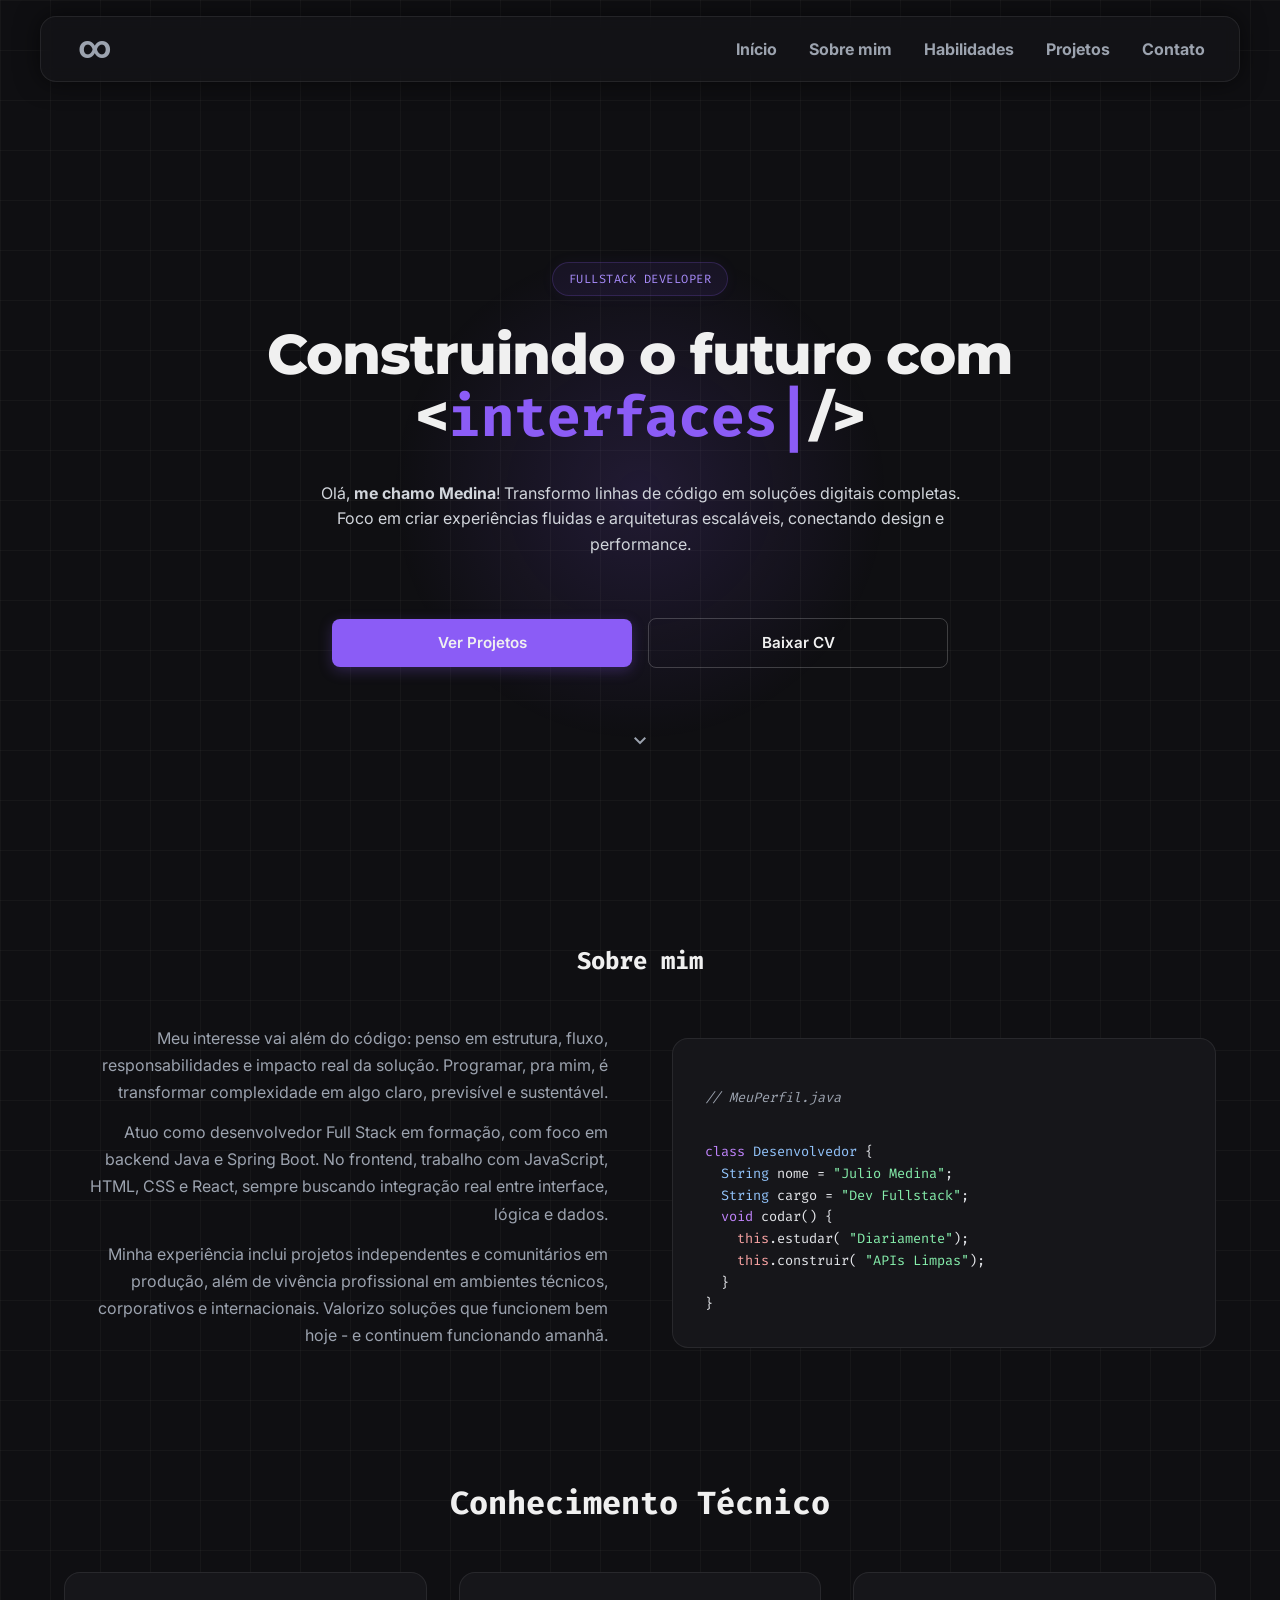
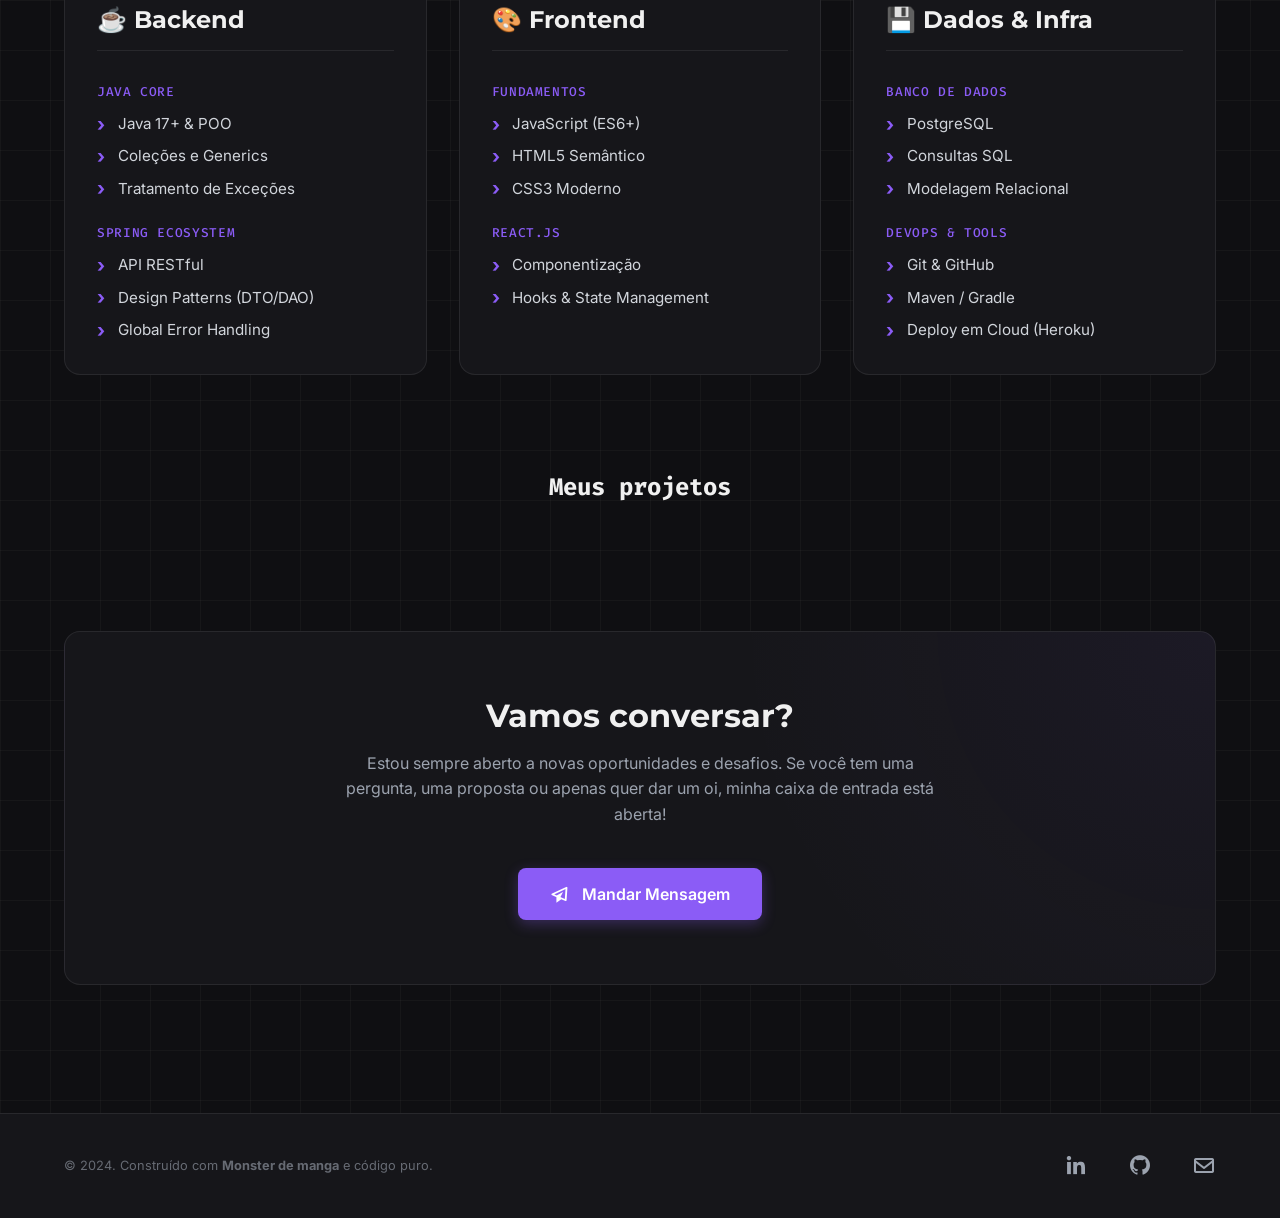
==== index.html @ 0345c4e8 "Final" ====
<!DOCTYPE html>
<html lang="pt-br">
<head>
    <meta charset="UTF-8">
    <meta name="viewport" content="width=device-width, initial-scale=1.0">
    <link rel="stylesheet" href="style.css">
    <link rel="stylesheet" href="https://fonts.googleapis.com/css2?family=Material+Symbols+Outlined:opsz,wght,FILL,GRAD@20..48,100..700,0..1,-50..200" />
    <link href='https://unpkg.com/boxicons@2.1.4/css/boxicons.min.css' rel='stylesheet'>
    <title>Medina - Portfolio</title>

    <!-- Favicons -->
    <link rel="apple-touch-icon" sizes="57x57" href="/apple-icon-57x57.png">
    <link rel="apple-touch-icon" sizes="60x60" href="/apple-icon-60x60.png">
    <link rel="apple-touch-icon" sizes="72x72" href="/apple-icon-72x72.png">
    <link rel="apple-touch-icon" sizes="76x76" href="/apple-icon-76x76.png">
    <link rel="apple-touch-icon" sizes="114x114" href="/apple-icon-114x114.png">
    <link rel="apple-touch-icon" sizes="120x120" href="/apple-icon-120x120.png">
    <link rel="apple-touch-icon" sizes="144x144" href="/apple-icon-144x144.png">
    <link rel="apple-touch-icon" sizes="152x152" href="/apple-icon-152x152.png">
    <link rel="apple-touch-icon" sizes="180x180" href="/apple-icon-180x180.png">
    <link rel="icon" type="image/png" sizes="192x192"  href="/android-icon-192x192.png">
    <link rel="icon" type="image/png" sizes="32x32" href="/favicon-32x32.png">
    <link rel="icon" type="image/png" sizes="96x96" href="/favicon-96x96.png">
    <link rel="icon" type="image/png" sizes="16x16" href="/favicon-16x16.png">
    <link rel="manifest" href="/manifest.json">
    <meta name="msapplication-TileColor" content="#ffffff">
    <meta name="msapplication-TileImage" content="/ms-icon-144x144.png">
    <meta name="theme-color" content="#ffffff">
</head>
<body>
    <!-- Header + menu -->

    <header class="header">
        <nav class="nav-menu">
            <div class="nav-bar">
                <!-- a barra do menu-->

                <a href="https://github.com/Developer-Medina" target="_/blank" class="nav-logo">&infin;</a>

                <button class="menu-button" onclick="openMenu()">
                    <span class="line line-top"></span>
                    <span class="line line-mid"></span>
                    <span class="line line-bot"></span>
                </button>

            </div>

            <div class="nav-panel">
                <!-- criando uma classe para o pading já existir, mas nao precisarmos animar ele pra lascar com o alinhamento-->
                <div class="nav-content-padding">
                    <!-- o menu suspenso em si -->
                    <ul class="nav-list">
                        <li class="menu-item"><a href="#hero-section">Início</a></li>
                        <li class="menu-item"><a href="#boutme">Sobre mim</a></li>
                        <li class="menu-item"><a href="#skill-section">Habilidades</a></li>
                        <li class="menu-item"><a href="#projects">Projetos</a></li>
                        <li class="menu-item"><a href="#contact">Contato</a></li>
                    </ul>
                </div>
            </div>

        </nav>
    </header>

    <!-- Hero section -->
    <!-- wrapper == container maior -- max-wdith de 1200px -->
     <section class="hero-wrapper" id="hero-section">
        <div class="glow-blob"></div>
            <div class="hero-container">
                
                <!-- mudei o texto da tag para UpperCase via CSS para dar mais peso -->
                <span class="main-tag">Fullstack Developer</span>
                
                <h1 class="hero-title">
                    <!-- quebrei o texto de forma mais semântica para mobile -->
                    Construindo o futuro com <br>
                    <span class="typing-wrapper">
                        &lt;<span id="auto-type"></span>/&gt;
                    </span>
                </h1>

                <!-- melhorei o copy para dar mais autoridade e volume visual na hero -->
                <p class="hero-description">
                    Olá, <strong>me chamo Medina</strong>! Transformo linhas de código em soluções digitais completas. Foco em criar experiências fluidas e arquiteturas escaláveis, conectando design e performance.
                </p>

                <div class="hero-btns">
                    <a href="#projects" class="btn btn-primary">Ver Projetos</a>
                    <a href="./Julio_Medina_CV.pdf" download="CV_Julio_Medina_Fullstack_dev.pdf" class="btn btn-outline">Baixar CV</a>
                </div>
                <!-- adicionei um container para a seta para controlar melhor o espaçamento em telas minusculas -->
                <div class="scroll-arrow-container">
                    <span class="scroll-arrow material-symbols-outlined">keyboard_arrow_down</span>
                </div>
            </div>
        </div>
     </section>

     <section class="about-me-wrapper" id="boutme">
        <div class="about-me-container">
            <h3 class="about-me-title">Sobre mim</h3>
            <div class="info-container">
                <div class="about-me-text-card">
                    <p class="my-info-text">
                    Meu interesse vai além do código: penso em estrutura, fluxo, responsabilidades e impacto real da solução. Programar, pra mim, é transformar complexidade em algo claro, previsível e sustentável.
                    </p>

                    <p class="my-info-text">
                    Atuo como desenvolvedor Full Stack em formação, com foco em backend Java e Spring Boot. No frontend, trabalho com JavaScript, HTML, CSS e React, sempre buscando integração real entre interface, lógica e dados.
                    </p>

                    <p class="my-info-text">
                    Minha experiência inclui projetos independentes e comunitários em produção, além de vivência profissional em ambientes técnicos, corporativos e internacionais. Valorizo soluções que funcionem bem hoje - e continuem funcionando amanhã.
                    </p>

                </div>
                <div class="code-profile-card">
                    <div class="code-line comment">// MeuPerfil.java</div>
                    <div class="code-line">
                        <span class="keyword">class</span>
                        <span class="type">Desenvolvedor</span>
                        <span>{</span>
                    </div>
                    <div class="code-line indent-1">
                        <span class="type">String</span> nome =
                        <span class="string">"Julio Medina"</span>;
                    </div>
                    <div class="code-line indent-1">
                        <span class="type">String</span> cargo =
                        <span class="string">"Dev Fullstack"</span>;
                    </div>
                    <div class="code-line indent-1">
                        <span class="keyword">void</span> codar()
                        <span>{</span>
                    </div>
                    <div class="code-line indent-2">
                        <span class="this">this</span>.estudar(
                        <span class="string">"Diariamente"</span>);
                    </div>
                    <div class="code-line indent-2">
                        <span class="this">this</span>.construir(
                        <span class="string">"APIs Limpas"</span>);
                    </div>
                    <div class="code-line indent-1">}</div>
                    <div class="code-line">}</div>
                </div>
            </div>
        </div>
     </section>

     <section class="skills-wrapper" id="skill-section">        
        <h2 class="skills-title">Conhecimento Técnico</h2>
        <div class="skills-grid">

            <!-- BACKEND -->
            <div class="tech-card">
                <div class="tech-header">
                    <span class="tech-title">☕ Backend</span>
                </div>
                
                <div class="tech-body">
                    <div>
                        <h4 class="tech-subtitle">Java Core</h4>
                        <ul class="tech-list">
                            <li class="tech-item">Java 17+ & POO</li>
                            <li class="tech-item">Coleções e Generics</li>
                            <li class="tech-item">Tratamento de Exceções</li>
                        </ul>
                    </div>

                    <div>
                        <h4 class="tech-subtitle">Spring Ecosystem</h4>
                        <ul class="tech-list">
                            <li class="tech-item">API RESTful</li>
                            <li class="tech-item">Design Patterns (DTO/DAO)</li>
                            <li class="tech-item">Global Error Handling</li>
                        </ul>
                    </div>
                </div>
            </div>

            <!-- FRONTEND -->
            <div class="tech-card">
                <div class="tech-header">
                    <span class="tech-title">🎨 Frontend</span>
                </div>
                
                <div class="tech-body">
                    <div>
                        <h4 class="tech-subtitle">Fundamentos</h4>
                        <ul class="tech-list">
                            <li class="tech-item">JavaScript (ES6+)</li>
                            <li class="tech-item">HTML5 Semântico</li>
                            <li class="tech-item">CSS3 Moderno</li>
                        </ul>
                    </div>

                    <div>
                        <h4 class="tech-subtitle">React.js</h4>
                        <ul class="tech-list">
                            <li class="tech-item">Componentização</li>
                            <li class="tech-item">Hooks & State Management</li>
                        </ul>
                    </div>
                </div>
            </div>

            <!-- DADOS & INFRA -->
            <div class="tech-card">
                <div class="tech-header">
                    <span class="tech-title">💾 Dados & Infra</span>
                </div>
                
                <div class="tech-body">
                    <div>
                        <h4 class="tech-subtitle">Banco de Dados</h4>
                        <ul class="tech-list">
                            <li class="tech-item">PostgreSQL</li>
                            <li class="tech-item">Consultas SQL</li>
                            <li class="tech-item">Modelagem Relacional</li>
                        </ul>
                    </div>

                    <div>
                        <h4 class="tech-subtitle">DevOps & Tools</h4>
                        <ul class="tech-list">
                            <li class="tech-item">Git & GitHub</li>
                            <li class="tech-item">Maven / Gradle</li>
                            <li class="tech-item">Deploy em Cloud (Heroku)</li>
                        </ul>
                    </div>
                </div>
            </div>

        </div>
    </section>


    <section>
        <h3 class="project-section-title">Meus projetos</h3>
        <!-- cards de Projetos -->
        <!-- wrapper com skeletons -->
        <div class="skeleton-card-wrapper dom-visible">
            <div class="skeleton-card-container">
            </div>
        </div>
        <!-- wrapper principal -->
        <div class="project-card-wrapper dom-no-visible" id="projects">
            <div class="project-card-container">
                <!-- os cards serao injetados aqui pelo js -->
            </div>
        </div>
    </section>

    <section class="contact-wrapper" id="contact">
        <div class="contact-container">
            <h2 class="contact-title">Vamos conversar?</h2>
            <p class="contact-text">
                Estou sempre aberto a novas oportunidades e desafios. Se você tem uma pergunta, uma proposta ou apenas quer dar um oi, minha caixa de entrada está aberta!
            </p>
            <a href="mailto:email@exemplo.com" class="contact-btn">
                <i class='bx bx-paper-plane'></i>
                Mandar Mensagem
            </a>
        </div>
    </section>


    <footer class="footer-wrapper">
        <div class="footer-container">
            
            <div class="footer-social-links">
                <!-- linkedIn -->
                <a href="https://linkedin.com" target="_blank" class="footer-icon-link" aria-label="LinkedIn">
                    <i class='bx bxl-linkedin'></i>
                </a>
                
                <!-- GitHub -->
                <a href="https://github.com/Developer-Medina" target="_blank" class="footer-icon-link" aria-label="GitHub">
                    <i class='bx bxl-github'></i>
                </a>
                
                <!-- email -->
                <a href="mailto:developer.medina@outlook.com" class="footer-icon-link" aria-label="Email">
                    <i class='bx bx-envelope'></i>
                </a>
            </div>

            <!-- copyright-->
            <div class="footer-copy">
                <p>&copy; 2024. Construído com <strong>Monster de manga</strong> e código puro.</p>
            </div>
        </div>
    </footer>


    <script src="script.js"></script>
</body>
</html>
---- style.css ----
@import url('https://fonts.googleapis.com/css2?family=Fira+Code:wght@400;500&family=Inter:wght@300;400;500;600;700&family=Montserrat:wght@400;600;700;800&family=Roboto:ital,wght@0,100..900;1,100..900&display=swap');

/* Reset */
* {
    margin: 0;
    padding: 0;
    box-sizing: border-box;
}

/* ROOT */
:root {
    --bg-glass1: rgba(22, 22, 26, 0.5);
    --border-glass: rgba(255, 255, 255, 0.05);
    --bg-dark: #0f0f12;
    --bg-card: #16161a;
    --text-main: #f0f0f0;
    --text-fade: #9ca3af;
    --accent-glow: rgba(139, 92, 246, 0.15);
    --accent-solid: rgba(139, 92, 246, 1);
    --border-glass: rgba(255, 255, 255, 0.08);
    --gap-default: 1.5rem;
}

/* BODY */
body {
    background-color: var(--bg-dark);

    /* padrao de grid sutil no fundo */
    background-image: 
        linear-gradient(rgba(255, 255, 255, 0.03) 1px, transparent 1px),
        linear-gradient(90deg, rgba(255, 255, 255, 0.03) 1px, transparent 1px);
    background-size: 50px 50px;
    
    font-family: "Inter", sans-serif;
    color: var(--text-fade);
    min-height: 100vh;
    
    /* previne rolagem horizontal em celular */
    overflow-x: hidden;
    position: relative;
    scroll-behavior: smooth;
}

/* --- HEADER E NAV --- */ 

.header {
    width: calc(100% - 0.5rem * 2); /* poderia ser 1rem sem 0.5rem * 2, é a mesma coisa!*/
    max-width: 1200px;
    margin: 0 auto;

    background-color: var(--bg-glass1);
    border: 1px solid var(--border-glass);
    backdrop-filter: blur(8px);
    -webkit-backdrop-filter: blur(12px);
    box-shadow: 0px 0px 24px rgba(0, 0, 0, 0.562);

    border-radius: 1rem;
    position: sticky;
    top: 1rem; /* precisa ter pro sticky funcionar, tal qual precisa ser o elemento do topo, o container, o pai*/
    z-index: 1000;
}

header a {
    text-decoration: none;
}

.nav-menu {
    display: flex;
    flex-flow: column nowrap;
}

.nav-bar {
    padding: 0.8rem;
    width: calc(100% - 2vw); /*tá show assim!!!!!*/
    margin: auto;
    display: flex;
    justify-content: space-between;
    align-items: center;
    vertical-align: center;

}

.nav-panel { /* ele existe!!! mas não faz nada porque configuramos assim...*/
    background-color: rgba(0, 0, 0, 0.35);
    backdrop-filter: blur(8px);
    -webkit-backdrop-filter: blur(12px);
    border-radius: 0rem 0rem 1rem 1rem;
    display: flex;
    flex-flow: row nowrap;

    /* aqui sim nos dizemos: ele existe mas... nao mostra nada*/
    max-height: 0px;
    padding: 0rem;
    overflow: hidden;
    opacity: 0;
    pointer-events: none;
    transform-origin: top center;


    /*animando para quando aparecer*/
    transition:
        max-height 0.35s cubic-bezier(0.4, 0, 0.2, 1),
        opacity 0.2s cubic-bezier(0.4, 0, 0.2, 1) 0.1s; 
        /*height é meio bugado pra animar, então vamos usar um transform so pra deixar melhor*/
        /*removi o height ;p*/

}

.nav-content-padding { /*estamos dando o padding num wrapper, ao inves do elemento, pra não deixar a animacao ruim*/
    padding: 0.8rem;
    width: calc(100% - 2vw);
    margin: auto;
}

.nav-list {
    display: flex;
    flex-flow: column nowrap;
    gap: 1rem;
}

.nav-list > li a {
    color: var(--text-fade);
}

/*se header tiver a classe menu-open, então .nav-panel vai assumir essas propriedades...*/
.header.menu-open .nav-panel { /*Agora sim mudamos as propriedades pra ele existir!*/
    /* bordinha pequena e fofa*/
    border-top: 1px solid var(--border-glass);
    max-height: 250px;

    opacity: 1;
    pointer-events: auto; /*o mouse funciona normal também, incluindo links*/
}

/* botaozinho com meu nome e leva ao meu github*/
.nav-logo {
    /* roboto aqui pois é mandatório pro simbolo de infinito ser bonitinho */
    font-family: "Roboto", sans-serif;
    font-weight: 700;
    font-size: 2rem;
    color: var(--text-fade);
    cursor: pointer;
    transform: translateY(-2.5px);

    transition:
        color 0.25s ease,
        text-shadow 0.25s ease,
        filter 0.25s ease;
}

/* novo glow */
.nav-logo:hover {
    color: #ffffff;

    text-shadow:
        0 0 8px rgba(139, 92, 246, 0.35),
        0 0 16px rgba(139, 92, 246, 0.15);

    filter: drop-shadow(0 0 6px rgba(139, 92, 246, 0.4));
}

.menu-item {
    list-style-type: none;
}

.menu-item::before {
    content: '🔗 ';
}

.menu-button {
    display: flex;
    flex-direction: column;
    justify-content: space-between;

    /*tamanho e altura do container*/
    height: 1.3rem;
    width: 1.6rem;

    cursor: pointer;
    background-color: transparent;
    border: none;
}

.menu-button .line {
    display: block;
    width: 100%;
    height: 3px;
    background-color: var(--text-main);
    border-radius: 1rem;
    transform-origin: center center; /* essa é a âncora da transofmracao*/

        transition: 
        transform 0.3s ease,
        opacity 0.3s ease;
}

.header.menu-open .line-top {
    transform: translateY(8.9px) rotate(45deg) ; /*translate é altura do botão - altura da linha / 2, logo, 20,8 - 3 / 2 = 8,9 */
}

.header.menu-open .line-mid {
    opacity: 0;
}

.header.menu-open .line-bot {
    transform: translateY(-8.9px) rotate(-45deg);  /*ah, tem que ser nessa ordem também!!!!*/
}

/* --- icones do google font --- */

.material-symbols-outlined {
    font-family: 'Material Symbols Outlined';
    font-weight: normal;
    font-style: normal;
    font-size: 24px; /* Tamanho padrão */
    display: inline-block;
    line-height: 1;
    text-transform: none;
    letter-spacing: normal;
    word-wrap: normal;
    white-space: nowrap;
    direction: ltr;

    /* variações que escolhi - filled */
    font-variation-settings:
    'FILL' 1,
    'wght' 400,
    'GRAD' 0,
    'opsz' 24;
}

/* blob roxo de fundo */
.glow-blob {
    position: absolute;
    width: 60vw;
    height: 60vw;
    max-width: 500px;
    max-height: 500px;
    background: radial-gradient(circle, var(--accent-glow) 0%, transparent 70%);
    top: 50%;
    left: 50%;
    transform: translate(-50%, -50%);
    z-index: 0;
    pointer-events: none;
}

/* --- HERO SECTION --- */

.header,
.hero-wrapper {
    position: relative;
    z-index: 1;
}

.hero-wrapper {
    /* usar dvh ajuda no mobile com barras de navegador */
    min-height: 95dvh; 
    width: 100%; /* previnindo scroll lateral */
    position: relative;
    display: flex;
    align-items: center;
    justify-content: center;
    padding: 1.5rem;
    overflow: hidden;
    
    /* mais espaço embaixo para os botões não colarem */
    padding-top: 60px; 
    padding-bottom: 2rem;
}

.hero-container {
    display: flex;
    flex-flow: column nowrap;
    align-items: center;
    width: 100%;
    max-width: 900px;
    margin: 0 auto;
    gap: 1.8rem; 
    z-index: 2;
}

.main-tag {
    /* alinhar essa tag ao inicio do container*/
    
    font-family: 'Fira Code', monospace; 
    background-color: rgba(139, 92, 246, 0.08); 
    padding: 0.5rem 1rem; 
    border-radius: 99px; 
    width: auto; 

    text-align: center;
    border: 1px solid rgba(139, 92, 246, 0.2);
    color: #a78bfa; 
    letter-spacing: 0.5px;
    
    /* tamanho de fonte responsivo */
    font-size: 0.75rem; 
    margin-top: 0;     
    text-transform: uppercase; /* estilo de badge */
    box-shadow: 0 0 15px rgba(139, 92, 246, 0.05); /* glow sutil */
}

.hero-title {
    color: var(--text-main);    
    font-family: 'Montserrat', sans-serif;    
    font-size: clamp(1.8rem, 5vw, 3.5rem); /*propriedade: clamp(minimo, ideal, max), o navegador adapta. Melhor que calc()*/
    margin-bottom: 0.2rem;
    font-weight: 800; 
    line-height: 1.1;
    text-align: center;
    word-wrap: break-word; /* vi no stack overflow, garante que não quebre o layout (preciso entender melhor) */
    letter-spacing: -0.02em; /* parece ser mais moderno... */
}

.typing-wrapper {
    display: inline-block; /* melhor com quebra de linha (se nao vai quebrar e fica feio) */
    color: var(--text-main);
    max-width: 100%;
}

.hero-description {
    /* aumentei levemente a largura maxima para o texto fluir melhor em tablets */
    max-width: 650px;
    margin: 0 auto;
    
    font-family: 'Inter', sans-serif;
    font-size: 1rem; 
    
    /* cor um pouco mais clara pra leitura// acessibilidade */
    color: #d1d5db;
    opacity: 1; /* removi opacidade para melhorar legibilidade em telas com brilho baixo */
    
    line-height: 1.6; /* entrelinha maior para ELEGÂNCIA!!! */
    text-align: center;
    display: block;
}

#auto-type {
    color: var(--accent-solid);
    font-weight: 700;
    font-family: 'Fira Code', monospace; 
}

#auto-type::after {
    content: '|';
    animation: blink 1s infinite;
}

@keyframes blink {
    0%, 50%, 100% { opacity: 1; }
    25%, 75% { opacity: 0; }
}

.hero-btns {
    margin-top: 0.5rem; 
    
    /* remove a margem fixa gigante de baixo */
    margin-bottom: 0; 
    display: flex;
    flex-flow: column wrap; /* no celular, um em cima do outro é mais seguro */
    justify-content: center;
    align-items: center;
    gap: 1rem; 
    width: 100%; /* centralizando tudo */
}

.btn {
    font-family: 'Inter', sans-serif;
    font-size: 0.95rem; /* ajuste fino, só pra ter certeza */
    font-weight: 600; 
    background-color: transparent;
    box-shadow: none;
    border: none;
    border-radius: 0.5rem;
    text-decoration: none; 
    
    width: 100%; 
    max-width: 300px;
    height: auto;
    padding: 0.9rem 0; /* mais fácil de clicar no touch */
    cursor: pointer;
    display: inline-flex;
    align-items: center;
    justify-content: center;
}

.btn-primary {
    background-color: #8b5cf6;
    color: var(--text-main);
    box-shadow: 0 4px 14px rgba(139, 92, 246, 0.25);
    transition: transform 0.2s ease, box-shadow 0.2s ease;
}

.btn-primary:hover {
    transform: translateY(-2px);
    box-shadow: 0 6px 20px rgba(139, 92, 246, 0.45);
}

.btn-outline {
    margin-top: 0; 
    border: 1px solid rgba(255, 255, 255, 0.2); 
    color: var(--text-main);
    transition: all 0.2s ease;
}

.btn-outline:hover {
    background-color: rgba(139, 92, 246, 0.1);
    border-color: #8b5cf6;
    color: #8b5cf6;
}

/* container novo para a seta */
.scroll-arrow-container {
    margin-top: 2rem;
    display: flex;
    justify-content: center;
}

.scroll-arrow {
    /* removi margem fixa para usar a do container */
    margin-top: 0;
    color: var(--text-fade); /* começa sutil */
    font-size: 2rem;

    /* magica da animação !!!! */
    animation: float-arrow 2s infinite ease-in-out;

    /* garantindo que ela nao seja selecionavel */
    user-select: none;
    cursor: default;
}

/* animação da setinha -> cima, baixo, etc */
@keyframes float-arrow {
    0% {
        transform: translateY(0);
        opacity: 0.5;
    }
    50% {
        transform: translateY(10px); /* move 10px para baixo */
        opacity: 1; /* fica totalmente visível */
        color: var(--accent-solid); /* nrilha roxo no pico */
    }
    100% {
        transform: translateY(0);
        opacity: 0.5;
    }
}

/* --- SECTION - SOBRE MIM --- */

.about-me-wrapper {
    width: 100%;
    max-width: 1200px;
    margin: 0 auto;
    padding: 1.5rem;
    margin-bottom: 2rem;
}

.about-me-container {
    display: flex;
    gap: 2rem;
    flex-direction: column;
    flex-wrap: nowrap;
    align-items: center;
}

.about-me-title {
    font-family: 'Fira Code', monospace;
    font-size: 1.5rem;
    color: var(--text-main);
    margin-bottom: 1rem;
}

.info-container {
    width: 100%;
    max-width: 100%;
    overflow: hidden; 
    display: flex;
    flex-direction: column;
    align-items: center;
    gap: 2rem; 
}

/* garantindo que os filhos tambem respeitem a width do container*/
.about-me-text-card,
.code-profile-card {
    width: 100%;
    max-width: 100%;
}

.about-me-text-card {
    width: 90%;
}

.my-info-text {
    /* justificado as vezes cria buracos em mobile enqnt left é mais seguro pra leitura  */
    text-align: left; 
    margin-bottom: 0.8rem;
    line-height: 1.7; /* leitura melhor, preciso aderir mais */
}

.highlight {
    color: var(--text-main);
    font-weight: 600;
}

/* esse é o card de código da secao sobre mim */
.code-profile-card {
    background-color: var(--bg-card);
    border: 1px solid var(--border-glass);
    border-radius: 1rem;
    padding: 1.5rem;
    transition: transform 0.2s ease, box-shadow 0.2s ease;

    font-family: 'Fira Code', monospace;
    font-size: 0.85rem; /* m pouco menor para caber melhor no mobile */
    line-height: 1.6;

    max-width: 520px; /* limite máximo visual */
    width: 100%;
    
    overflow-x: auto; 
}

.code-profile-card::-webkit-scrollbar {
    height: 4px;
}
.code-profile-card::-webkit-scrollbar-thumb {
    background-color: var(--border-glass);
    border-radius: 4px;
}

.code-profile-card:hover {
    transform: translateY(-5px);
    box-shadow: 0 10px 20px rgba(0, 0, 0, 0.4);
    border-color: rgba(139, 92, 246, 0.3);
}

.code-line {
    display: block;
    white-space: nowrap; 
    color: #e5e7eb;
    min-height: 1.4em; /* mantem altura mesmo se linha vazia */
}

/* classes auxiliares pra ajudar a "identar" o cod do card */
.indent-1 { 
    padding-left: 1rem; 
}
.indent-2 { 
    padding-left: 2rem; 
}
.indent-3 {
    padding-left: 3rem; 
}

.comment {
    color: #9ca3af;
    font-style: italic;
    margin-bottom: 0.2rem;
}

.keyword { 
    color: #c084fc; 
} 

.type { 
    color: #93c5fd; 
}    

.string { 
    color: #86efac; 
}  

.this { 
    color: #fca5a5; 
}   

.method { 
    color: #fcd34d; 
}  

.number { 
    color: #f9a8d4; 
}  


/* --- CARDS DE PROJETOS E SKELETON --- */

/* Animacao de skeleton enquanto esperamos a API */
/* wrapper do skeleton (limita largura da página) */

.skeleton-card-wrapper {
    width: 100%;
    max-width: 1200px;
    margin: 0 auto;
}

/* container do skeleton (grid próprio que espelha o layout do card real) */
.skeleton-card-container {
    display: grid;
    grid-template-columns: 1fr; /* mobile first */
    gap: 2rem;
    padding: 2rem 1.5rem;
}

/* card skeleton (tamanho controlado, independe do card real) */
.skeleton-card {
    background-color: var(--bg-card);
    border: 1px solid var(--border-glass);
    border-radius: 1rem;
    padding: 1.5rem;

    display: flex;
    flex-direction: column;

    /*sem max height para o card não ser esmagado ou esticado demais*/
    height: 100%; 
    min-height: 450px; /* altura mínima pra seguranca do card segurança */
}

/* header do skeleton */
.skeleton-header {
    display: flex;
    justify-content: space-between;
    align-items: center;

    padding-bottom: 0.5rem;
    margin-bottom: 1rem;
    border-bottom: 1px solid var(--border-glass);
}

/* linhas animadas (base) */
.skeleton-line {
    background: linear-gradient(
        90deg,
        rgba(255,255,255,0.06) 25%,
        rgba(255,255,255,0.12) 37%,
        rgba(255,255,255,0.06) 63%
    );
    background-size: 400% 100%;
    animation: skeleton-loading 1.4s ease infinite;
    border-radius: 6px;
}

/* tamanhos específicos */

/* icone da pasta */
.skeleton-icon {
    width: 28px;
    height: 28px;
}

/* botao github */
.skeleton-button {
    width: 72px;
    height: 24px;
}

/* titulo do card */
.skeleton-title {
    width: 60%;
    height: 22px;
    margin-bottom: 0.5rem;
}

/* subtitulo do card */
.skeleton-subtitle {
    width: 80%;
    height: 14px;
    margin-bottom: 1rem;
}

/* descrição - tentei simular o mesmo tamanho do card real */
.skeleton-description {
    height: 160px;
    margin-bottom: 1rem;
    flex-grow: 1; /* ela precisa poder crescer*/
}

/* data */
.skeleton-meta {
    width: 40%;
    height: 12px;
    margin-bottom: 1rem;
}

/* footer */
.skeleton-footer {
    margin-top: auto;
    padding-top: 1rem;
    border-top: 1px solid var(--border-glass);
}

/* tag final */
.skeleton-badge {
    width: 90px;
    height: 20px;
}

/* animacao de loading do skeleton, tá muito fofinha ;p */
@keyframes skeleton-loading {
    0% {
        background-position: 100% 0;
    }
    100% {
        background-position: 0 0;
    }
}

/* CONHECIMENTO E STACKS!!!!!!!! */

.skills-wrapper {
    width: 90%;
    max-width: 1200px;
    margin: 0 auto;
    padding: 2rem 0;
    margin-bottom: 4rem;
}

.skills-title {
    font-family: 'Fira Code', monospace;
    font-size: 1.5rem;
    color: var(--text-main);
    margin-bottom: 2rem;
    text-align: center;
}

/* GRID PRINCIPAL - e lá vamos nós */
.skills-grid {
    display: grid;
    /* 1 coluna pra mobile first */
    grid-template-columns: 1fr; 
    gap: 2rem;
    align-items: start; /* alinha ao topo permitindo alturas q parecam mais naturais */
}

/* --- O CARD LIMPO --- */
.tech-card {
    background-color: var(--bg-card);
    border: 1px solid var(--border-glass);
    border-radius: 1rem;
    padding: 2rem;
    
    /* layout flex vertical */
    display: flex;
    flex-direction: column;
    gap: 1.5rem;
    
    /* altura 100% para ficarem iguais no grid se usar align-items: stretch */
    height: 100%;
    
    /* transicoes e cotnrole */
    transition: transform 0.3s ease, border-color 0.3s ease, box-shadow 0.3s ease;
    position: relative;
    overflow: hidden;
}

.tech-card:hover {
    transform: translateY(-5px);
    border-color: rgba(139, 92, 246, 0.5);
    box-shadow: 0 10px 30px rgba(0, 0, 0, 0.5);
}

.tech-card:hover::after {
    opacity: 1;
}

/* CABEÇALHO DO CARD */
.tech-header {
    padding-bottom: 1rem;
    border-bottom: 1px solid var(--border-glass);
    margin-bottom: 0.5rem;
}

.tech-title {
    font-family: 'Montserrat', sans-serif;
    font-size: 1.5rem;
    font-weight: 700;
    color: var(--text-main);
    display: flex;
    align-items: center;
    gap: 0.8rem;
}

/* CORPO DO CARD */
.tech-body {
    display: flex;
    flex-direction: column;
    gap: 1.5rem;
}

/* subtitulos de tecnologia - tipo java e blablabla */
.tech-subtitle {
    font-family: 'Fira Code', monospace;
    font-size: 0.8rem;
    text-transform: uppercase;
    color: var(--accent-solid); /* destaque sutil na cor roxa */
    margin-bottom: 0.8rem;
    letter-spacing: 0.05em;
    font-weight: 500;
}

.tech-list {
    list-style: none;
    display: flex;
    flex-direction: column;
    gap: 0.6rem;
}

.tech-item {
    font-family: 'Inter', sans-serif;
    font-size: 0.95rem;
    color: #d1d5db;
    display: flex;
    align-items: center;
    gap: 0.8rem;
    line-height: 1.5;
}

/* bullet point personalizado, so serve pra isso mesmo! */
.tech-item::before {
    content: '›';
    color: var(--accent-solid);
    font-weight: bold;
    font-size: 1.2rem;
    line-height: 1;
}



/* classe para controle de visibilidade */

.dom-visible {
    display: block;
}

.dom-no-visible {
    display: none;
}


/* cards de projetos reais pos fetch*/

.project-section-title {
    font-family: 'Fira Code', monospace;
    font-size: 1.5rem;
    color: var(--text-main);
    margin-bottom: 0;
    text-align: center;
}


.project-card-wrapper {
    width: 100%;
    max-width: 1200px;
    margin: 0 auto;
}

.project-card-container {
    display: grid;
    align-items: start;

    /* mobile first == 1 coluna */
    grid-template-columns: 1fr;

    gap: 2rem;
    padding: 2rem 1.5rem; /**/
}


/* CARDS REAIS */
/* estrutura do card */
.project-card {
    display: flex;
    flex-direction: column;
    background-color: var(--bg-card);
    border: 1px solid var(--border-glass);
    border-radius: 1rem;
    padding: 1.5rem;
    transition: transform 0.2s ease, box-shadow 0.2s ease;
    
    height: 100%; 
    min-height: 450px;
}

.project-card:hover {
    transform: translateY(-5px);
    box-shadow: 0 10px 20px rgba(0, 0, 0, 0.4);
    border-color: rgba(139, 92, 246, 0.3);
}

/* cabecalho do card */
.card-header {
    display: flex;
    justify-content: space-between;
    align-items: center;
    margin-bottom: 1rem;
    padding-bottom: 0.5rem;
    border-bottom: 1px solid var(--border-glass);
}

.folder-icon {
    color: var(--accent-solid);
    font-size: 1.75rem; /* ajustado para 28px +/- para equilibrar com o github (parece menor) */
    line-height: 1;
}

/* botao do github estilizado */
.github-button {
    display: flex;
    align-items: center;
    justify-content: center;
    gap: 0.5rem;
    
    background-color: rgba(255, 255, 255, 0.05);
    border: 1px solid var(--border-glass);
    border-radius: 8px;
    
    padding: 0.4rem 0.8rem;
    color: var(--text-main);
    text-decoration: none;
    font-size: 0.85rem;
    font-weight: 500;
    transition: all 0.2s ease;
}

.github-button:hover {
    background-color: var(--accent-glow);
    border-color: var(--accent-solid);
    color: #a78bfa;
    -webkit-box-shadow: 0 0px 20px rgba(143, 15, 218, 0.2);
    box-shadow: 0 0px 20px rgba(143, 15, 218, 0.2);
}

.github-button svg {
    fill: currentColor;
    /* garantindo tamanho consistente pelo css tambem */
    width: 20px;
    height: 20px;
}

/* corpo do card */
.card-title {
    color: var(--text-main);
    font-size: 1.25rem;
    margin-bottom: 0.25rem;
    font-weight: 600;
}

.card-subtitle {
    font-size: 0.85rem;
    color: var(--text-fade);
    margin-bottom: 1rem;
    font-style: italic;
}

/* container da descricao */
.card-description-box {
    margin-bottom: 1rem;
    flex-grow: 1; /* ocupa o espaco disponivel */
    min-height: 0; 
    position: relative;
}

.card-description {
    font-size: 0.9rem;
    line-height: 1.5;
    color: #d1d5db;
    
    /* solucao para ler tudo mantendo altura igual */
    height: 160px; /* altura fixa para a area de texto */
    overflow-y: auto; /* scroll se passar da altura minima permitida */
    padding-right: 0.3rem; /* espaco para a scrollbar nao colar no texto */
}

/* informacoes meta (data) */
.card-meta {
    font-size: 0.8rem;
    margin-bottom: 1rem;
    opacity: 0.7;
}

/* rodape do card */
.card-footer {
    margin-top: auto;
    padding-top: 1rem;
    border-top: 1px solid var(--border-glass);
    display: flex;
    align-items: center;
}

/* badge de categoria */
.card-type {
    font-size: 0.75rem;
    text-transform: uppercase;
    letter-spacing: 0.05em;
    padding: 0.25rem 0.75rem;
    border-radius: 99px;
    background-color: rgba(139, 92, 246, 0.1);
    color: #a78bfa;
    border: 1px solid rgba(139, 92, 246, 0.2);
    font-weight: 600;
}

/* classe utilitaria do JS*/
.hidden {
    display: none;
}

/* estilizando a scrollbar da descricao para ficar bonita (webkit) */
.card-description::-webkit-scrollbar {
    width: 4px;
}

.card-description::-webkit-scrollbar-track {
    background: rgba(255, 255, 255, 0.02);
}

.card-description::-webkit-scrollbar-thumb {
    background-color: rgba(139, 92, 246, 0.3);
    border-radius: 4px;
}

.card-description::-webkit-scrollbar-thumb:hover {
    background-color: rgba(139, 92, 246, 0.6);
}


/* --- MEDIA QUERIES --- */


/*  Media query específica para o iPhone SE (parametro d celular super pequeno)) */
@media (max-width: 380px) {
    .hero-title {
        font-size: 2rem; /* Força um titulo menor */
    }
    .about-me-wrapper {
        padding: 1rem; /* Ganha espaço nas laterais */
    }
    .code-profile-card {
        padding: 1rem; /* Menos padding interno no card */
        font-size: 0.75rem; /* Fonte menor pro código não estourar */
    }
    .indent-1 { padding-left: 0.8rem; }
    .indent-2 { padding-left: 1.6rem; }
    .indent-3 { padding-left: 2.4rem; }
    
    .hero-description {
        font-size: 0.9rem;
    }
}

/* SECAO DE CONTATO */

.contact-wrapper {
    width: 100%;
    max-width: 1200px;
    margin: 0 auto;
    padding: 4rem 1.5rem;
    margin-bottom: 2rem;
}

.contact-container {
    background-color: var(--bg-card);
    border: 1px solid var(--border-glass);
    border-radius: 1rem;
    padding: 3rem 2rem;
    text-align: center;
    position: relative;
    
    /* sutil glow roxo no fundo */
    background-image: radial-gradient(circle at top right, rgba(139, 92, 246, 0.05), transparent 40%);
    
    /* isso aq garante que o conteúdo fique acima do glow animado */
    overflow: hidden;
    isolation: isolate; 
    
    /* um jeito de transicionar a borda e a box shadow dentroransição suave para a borda */
    transition: border-color 0.5s ease, box-shadow 0.5s ease;
}

/* esse é o glow animado */
.contact-container::before {
    content: '';
    position: absolute;
    top: 0; 
    left: 0; 
    width: 100%; 
    height: 100%;
    
    background: radial-gradient(circle at top right, rgba(139, 92, 246, 0.20), transparent 60%);
    
    opacity: 0; /* começa invisivel */
    transition: opacity 0.5s ease; /* mas animamos a opaciodade pra parecer mais sutil */
    z-index: 1; /* fica acima do background mas abaixo do texto  */
    pointer-events: none;
}

/* texto e botão  ACIMA do glow */
.contact-container > * {
    position: relative;
    z-index: 2;
}

/* estados de Hover */
.contact-container:hover {
    border-color: rgba(139, 92, 246, 0.4); /* efeito na borda */
    box-shadow: 0 0 25px rgba(139, 92, 246, 0.1); /* brilho externo sutil */
}

.contact-container:hover::before {
    opacity: 1; /* revela o gradiente forte suavemente */
}

.contact-title {
    font-family: 'Montserrat', sans-serif;
    font-size: 2rem;
    color: var(--text-main);
    margin-bottom: 1rem;
    font-weight: 700;
}

.contact-text {
    color: var(--text-fade);
    max-width: 600px;
    margin: 0 auto 2.5rem auto;
    line-height: 1.6;
}

.contact-btn {
    display: inline-flex;
    align-items: center;
    gap: 0.8rem;
    background-color: var(--accent-solid);
    color: #fff;
    padding: 1rem 2rem;
    border-radius: 0.5rem;
    text-decoration: none;
    font-weight: 600;
    transition: transform 0.2s ease, box-shadow 0.2s ease;
    box-shadow: 0 4px 14px rgba(139, 92, 246, 0.3);
}

.contact-btn:hover {
    transform: translateY(-3px);
    box-shadow: 0 6px 20px rgba(139, 92, 246, 0.5);
}

.contact-btn i {
    font-size: 1.25rem;
}



/* FOOTER */

.footer-wrapper {
    width: 100%;
    background-color: var(--bg-card);
    border-top: 1px solid var(--border-glass);
    padding: 2.5rem 0;
    margin-top: 4rem;
}

.footer-container {
    width: 100%;
    max-width: 1200px;
    margin: 0 auto;
    padding: 0 1.5rem;
    display: flex;
    flex-direction: column;
    align-items: center;
    gap: 1.5rem;
    justify-content: center;
}

/* etilinho a mais para os links com icones */
.footer-social-links {
    display: flex;
    gap: 2.5rem;
    align-items: center;
}

.footer-icon-link {
    color: var(--text-fade);
    transition: all 0.2s ease;
    display: flex;
    align-items: center;
    justify-content: center;
    text-decoration: none; /* garante que não tenha sublinhado lá tb */
}

.footer-icon-link i {
    font-size: 1.5rem; /* +/- 24px */
}

.footer-icon-link:hover {
    color: var(--accent-solid);
    transform: translateY(-3px);
    filter: drop-shadow(0 0 8px rgba(139, 92, 246, 0.4));
}

.footer-copy {
    text-align: center;
    font-size: 0.8rem;
    color: rgba(156, 163, 175, 0.6); 
}


/* Tablets */

@media (min-width: 600px) {

    .about-me-wrapper {
        margin-bottom: 4rem;
    }

    .code-profile-card {
        max-width: 100%; /* agora ocupa o espaço da coluna do grid/flex */
        padding: 2rem;   /* mais ar interno */
    }

    .about-me-text-card {
        width: 100%;
        max-width: 100%; /* texto um pouco mais contido */
        text-align: right;
    }

    .my-info-text {
        text-align: right; /* muito mais estiloso no tablet!*/
    }

    .comment {
        margin-top: 1rem; /* fica mais gostoso de enxergar*/
        margin-bottom: 2rem;
    }

    .code-profile-card {
        margin-top: 0;
    }

    .info-container {
        /* o Grid garante alturas iguais automaticamente para os filhos diretos */
        display: grid;
        grid-template-columns: 1fr 1fr; /* duas colunas iguais */
        gap: 2rem;
    }
    
    /* se a tela for tablet pequeno, talvez grid fique apertado, mas com 600px já dá!! */
    
    .project-card-container {
        grid-template-columns: repeat(2, 1fr);
    }

    .skeleton-card-container {
        grid-template-columns: repeat(2, 1fr);
    }

    .contact-container {
        padding: 4rem;
    }

    .footer-container {
        flex-direction: row-reverse; /* icones na direita e texto na esquerda */
        justify-content: space-between;
    }
}



/* Desktops */

@media (min-width: 1025px) {

    /* header */
    /* a ordem é: header é o maior container, depois tem nav-menu, dentro tem nav-bar e nav-panel, nav-panel tem a lista (nav-list), e dentro tem menu-item  */

    .nav-menu {
        flex-direction: row;
        align-items: center;
        padding: 0 1.5rem; 
    }

    .nav-bar {
        width: auto;
        margin: 0;

    }

    .nav-panel {
        border: none;
        display: flex;
        align-items: center;
        margin-left: auto;
        overflow: visible;  /*precisa!*/
        max-height: none;
        opacity: 1;
        pointer-events: auto;
        backdrop-filter: none;  /*precisamos remover o blur, senao, temos uma especie de bug com o background color dos filhos (<a>)*/
        -webkit-backdrop-filter: none;
        background-color: transparent;
        box-shadow: none;
    }

    .nav-content-padding {
        padding: 0rem;
        margin: 0rem;
    }

    .nav-list {
        width: auto;
        flex-flow: row nowrap;
        gap: 2rem;
        margin-right: 0.6rem;
    }

    .nav-list a {
        white-space: nowrap;
    }

    .nav-list a:hover {
        color: var(--accent-solid);
    }

    .menu-button {
        display: none !important;
    }

    .menu-item {
        font-weight: 700;
    }
    .menu-item::before {
        content: '';
    }

    .header.menu-open .nav-panel {
        /*na viewport para celular, criamos uma borda*/
        /*se o menu é expandido e a viewport aumenta, a borda continua no topo*/
        /* aqui nos asseguramos que, mesmo que header possua menu-open, o nav-panel não vai ter borda*/
        border-top: none;
        box-shadow: none; 
    }

    /* hero section */
    .main-tag {
        /* margin-top zero aqui tb, controlado pelo layout flex pai */
        margin-top: 0;
    }

    .hero-btns {
        /* aumentei a margem superior em desktop para separar melhor do texto */
        margin-top: 2rem;

        display: flex;
        flex-flow: row nowrap; /* Mobile: um em cima do outro é mais seguro */
        justify-content: center;
        align-items: center;
        gap: 1rem; 
        width: 100%; /* Garante centralização */
    }


    /* about me*/

    .about-me-wrapper {
        margin-bottom: 4rem;
    }

    .code-profile-card {
        margin-top: 0;
    }
    
    /* mantendo o Grid do tablet mas com espaçamento maior */
    .info-container {
        gap: 4rem;
    }


    /* skills */
        .skills-grid {
            /*  3 colunas iguais */
            grid-template-columns: repeat(3, 1fr); 
            gap: 2rem;
            align-items: stretch; /*  para terem a mesma altura */
        }

        .skills-title {
            text-align: center;
            font-size: 2rem;
            margin-bottom: 3rem;
        }


    .project-card-container {
        grid-template-columns: repeat(3, 1fr);
    }

    .skeleton-card-container {
        grid-template-columns: repeat(3, 1fr);
    }
}
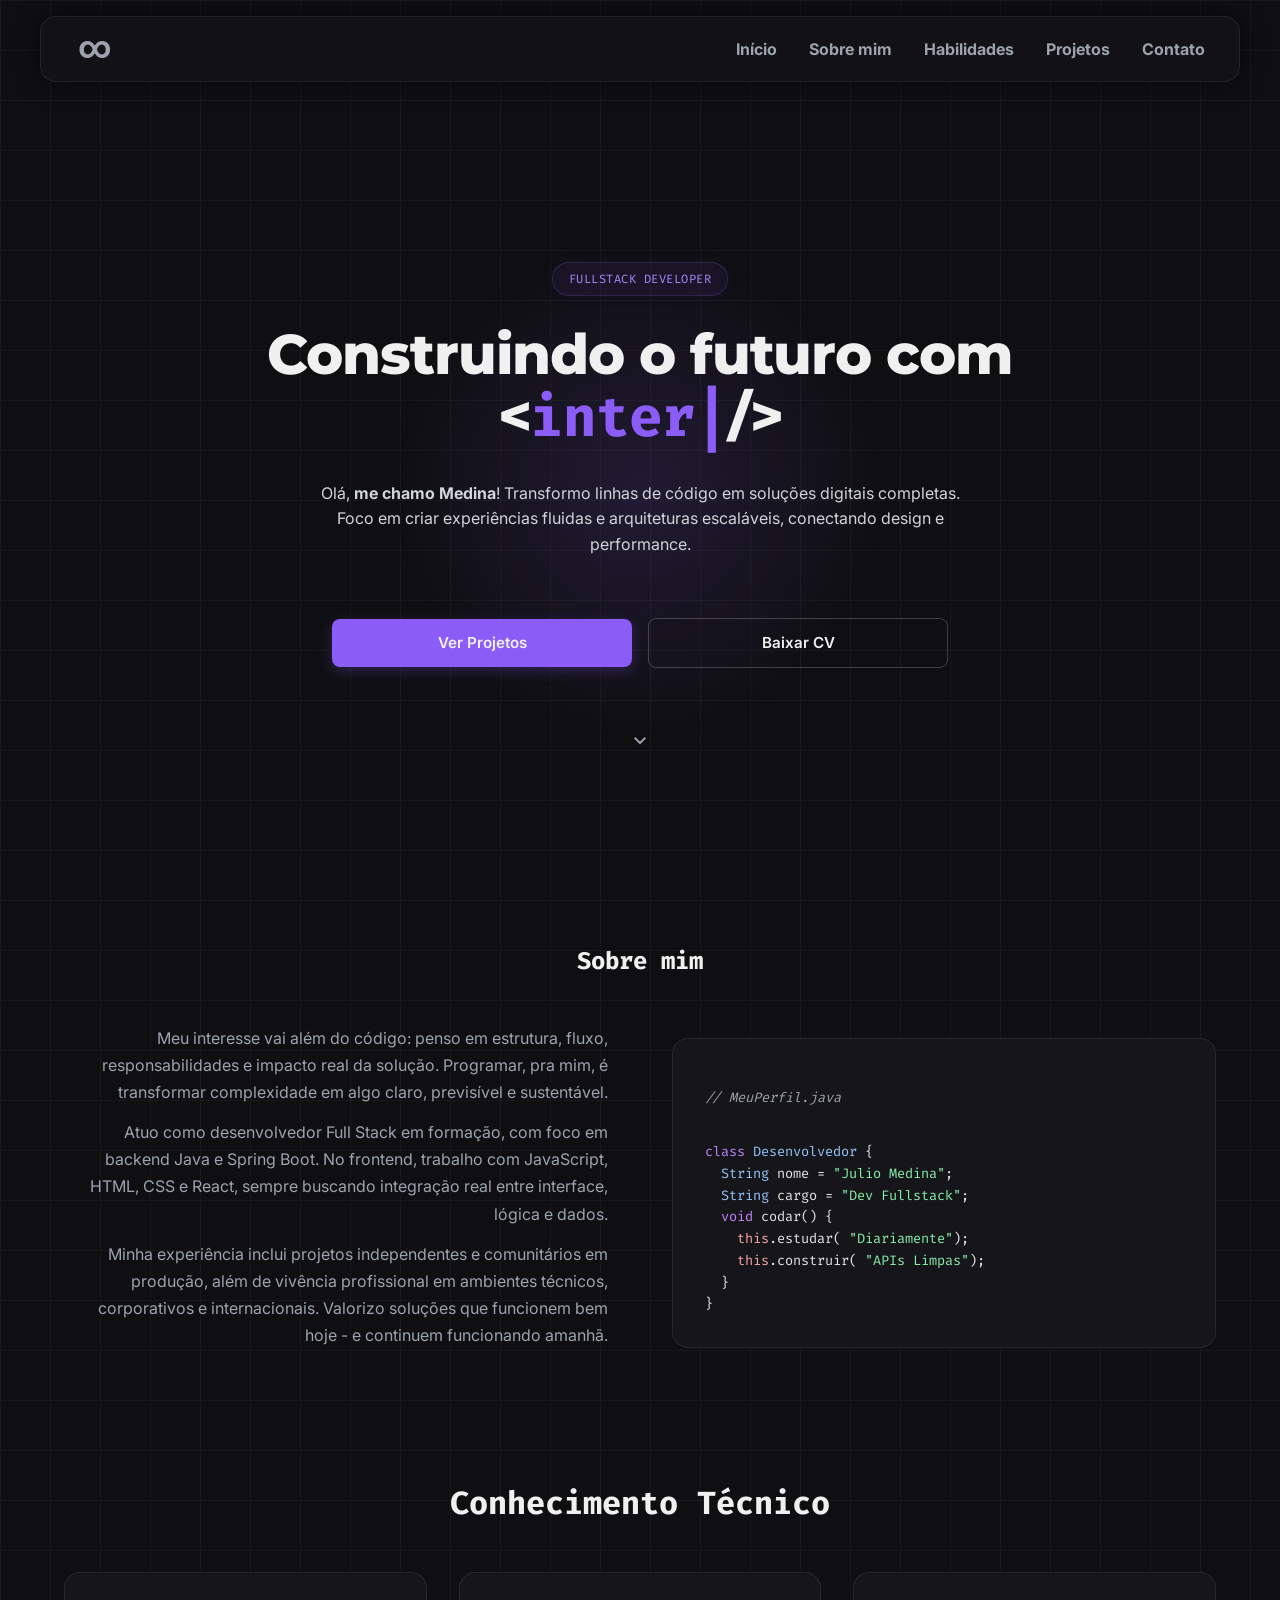
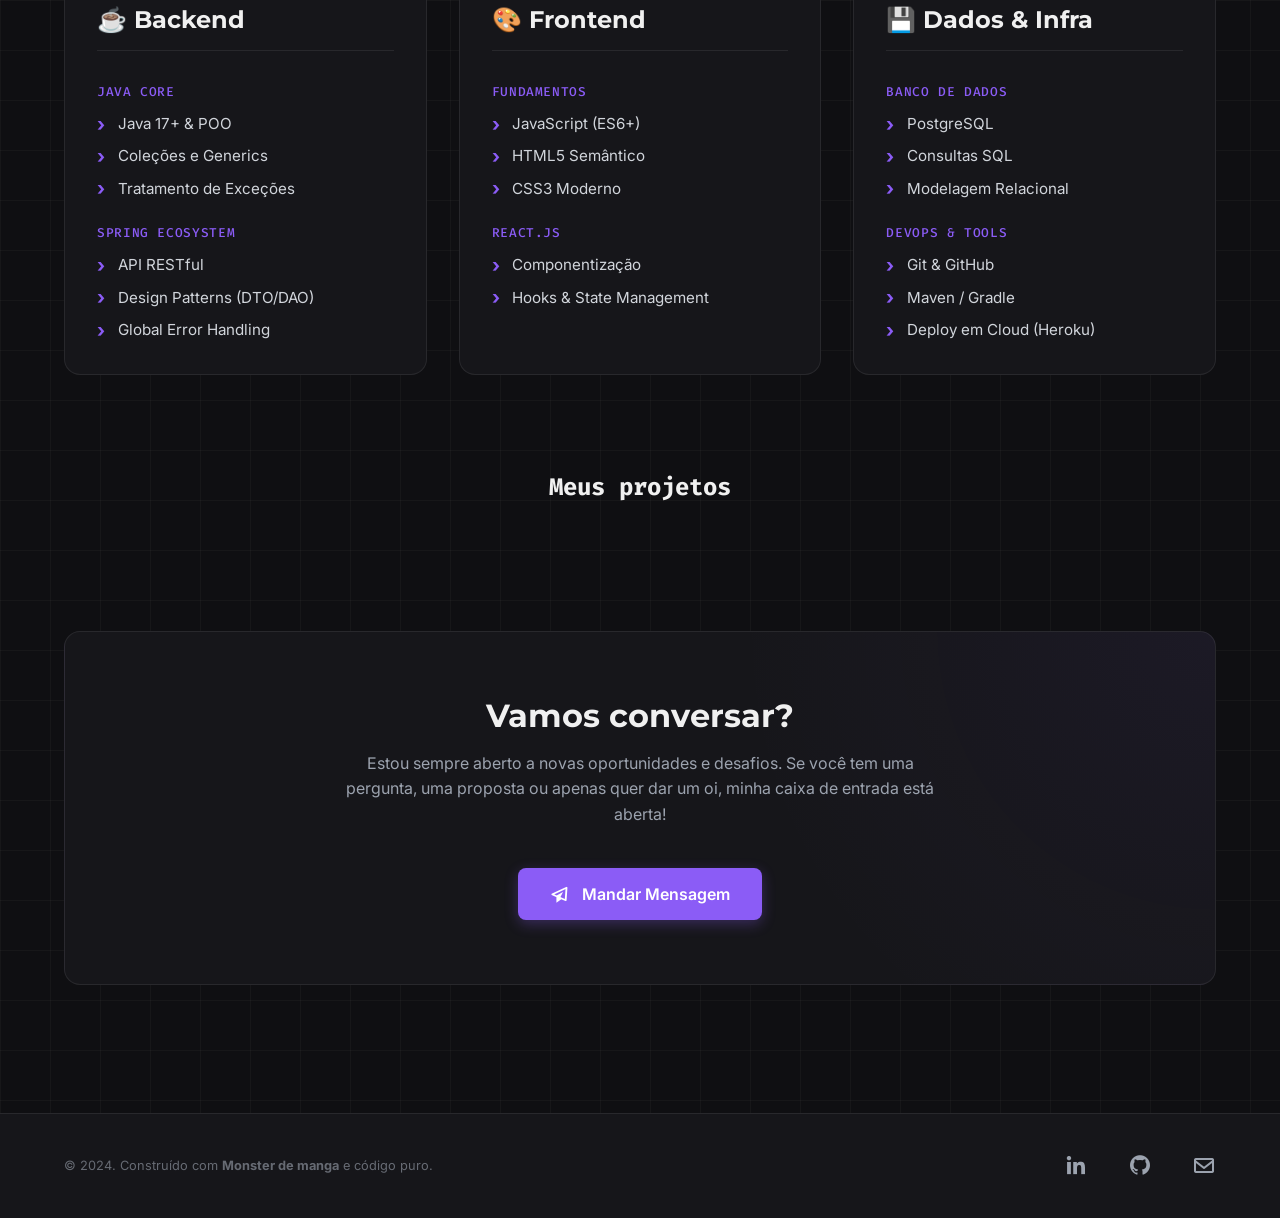
==== commit 4ff7adc2: "Final commit" ====
--- a/index.html
+++ b/index.html
@@ -86,7 +86,7 @@
 
                 <div class="hero-btns">
                     <a href="#projects" class="btn btn-primary">Ver Projetos</a>
-                    <a href="./Julio_Medina_CV.pdf" download="CV_Julio_Medina_Fullstack_dev.pdf" class="btn btn-outline">Baixar CV</a>
+                    <a href="./CV_Julio_Medina_Fullstack_dev.pdf" download="CV_Julio_Medina_Fullstack_dev.pdf" class="btn btn-outline">Baixar CV</a>
                 </div>
                 <!-- adicionei um container para a seta para controlar melhor o espaçamento em telas minusculas -->
                 <div class="scroll-arrow-container">
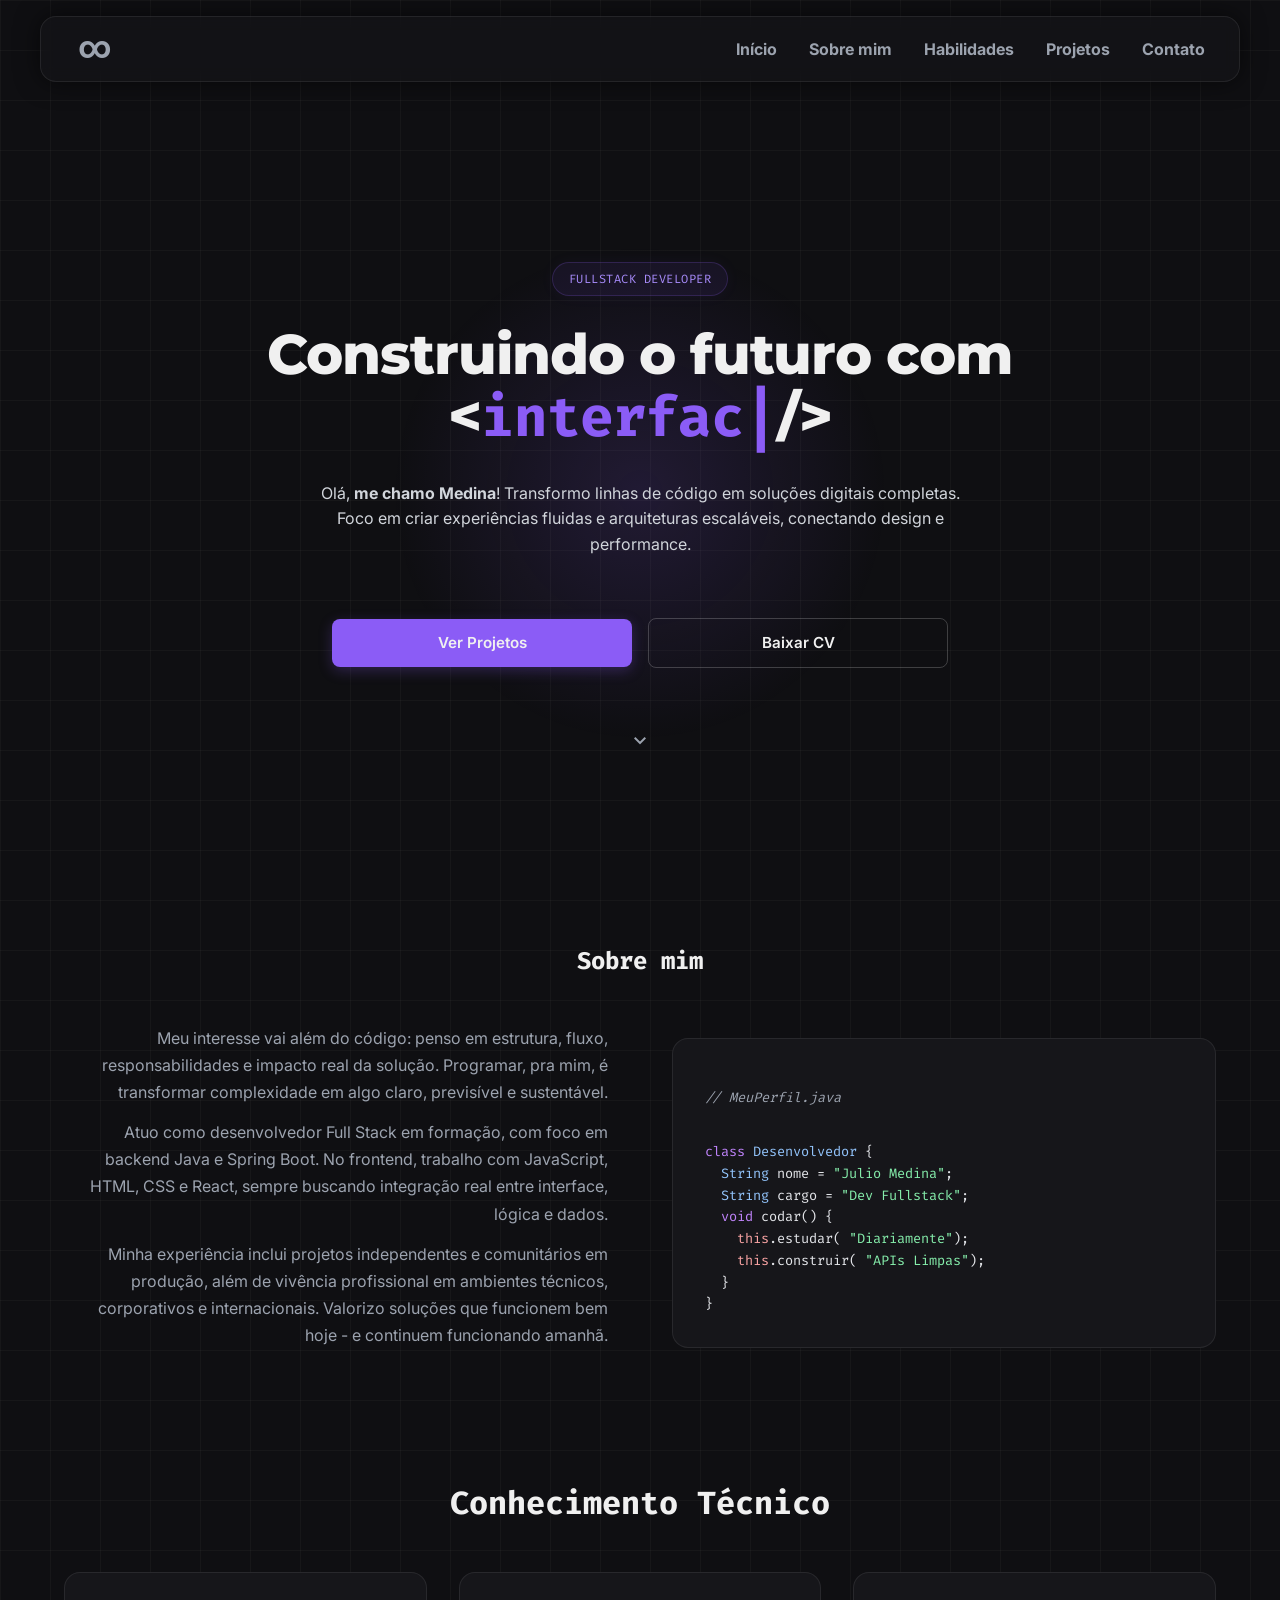
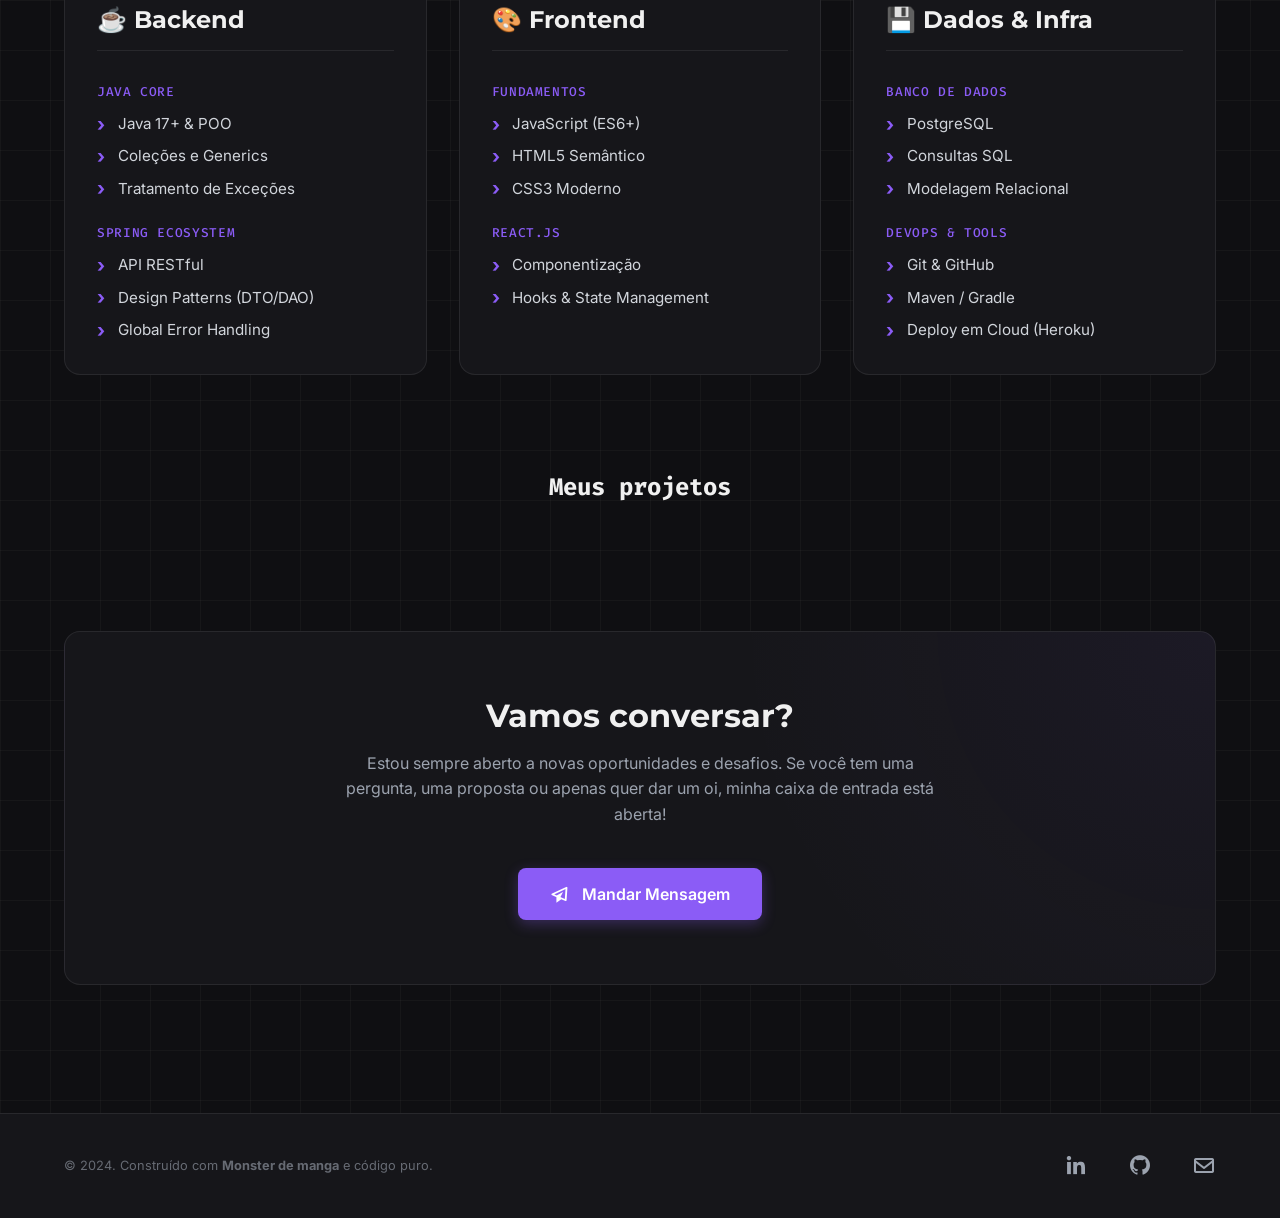
==== commit 25409937: "Fixing linkedin icon" ====
--- a/index.html
+++ b/index.html
@@ -271,7 +271,7 @@
             
             <div class="footer-social-links">
                 <!-- linkedIn -->
-                <a href="https://linkedin.com" target="_blank" class="footer-icon-link" aria-label="LinkedIn">
+                <a href="https://www.linkedin.com/in/medina-dev/" target="_blank" class="footer-icon-link" aria-label="LinkedIn">
                     <i class='bx bxl-linkedin'></i>
                 </a>
                 
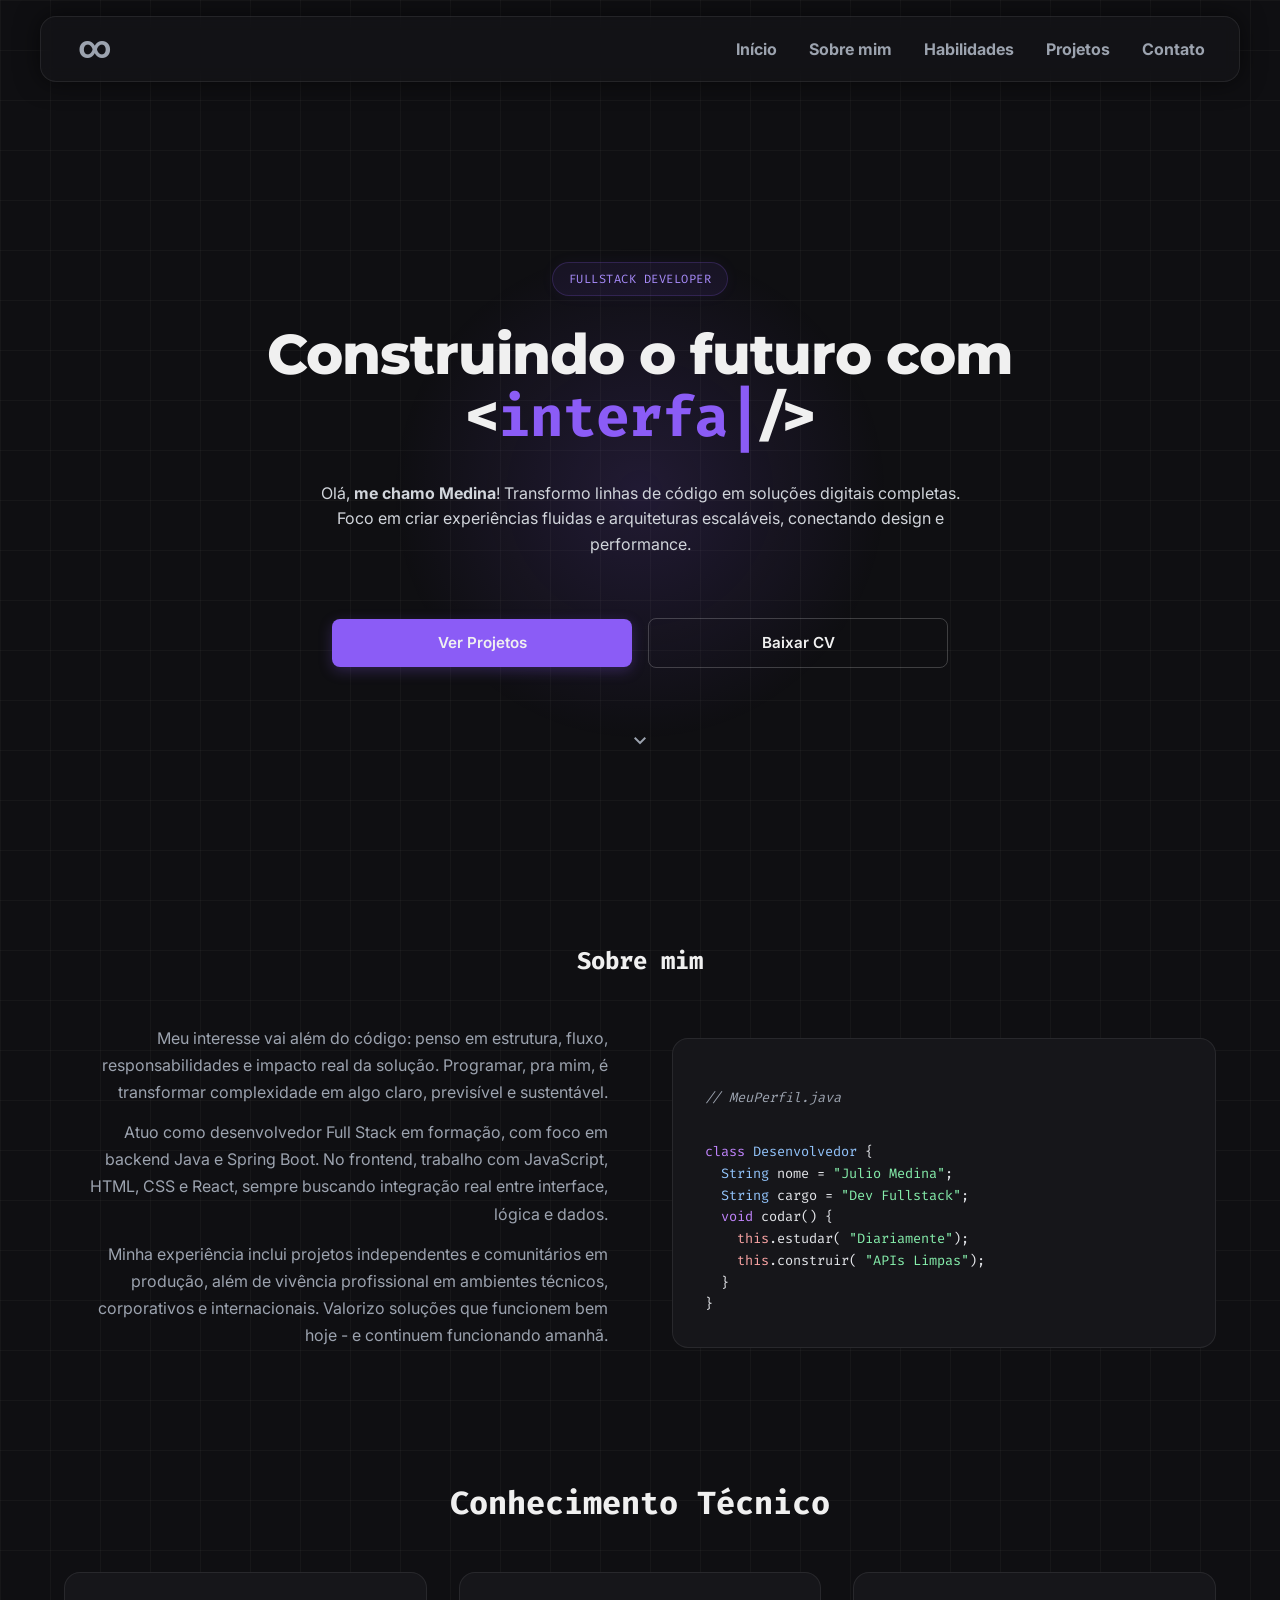
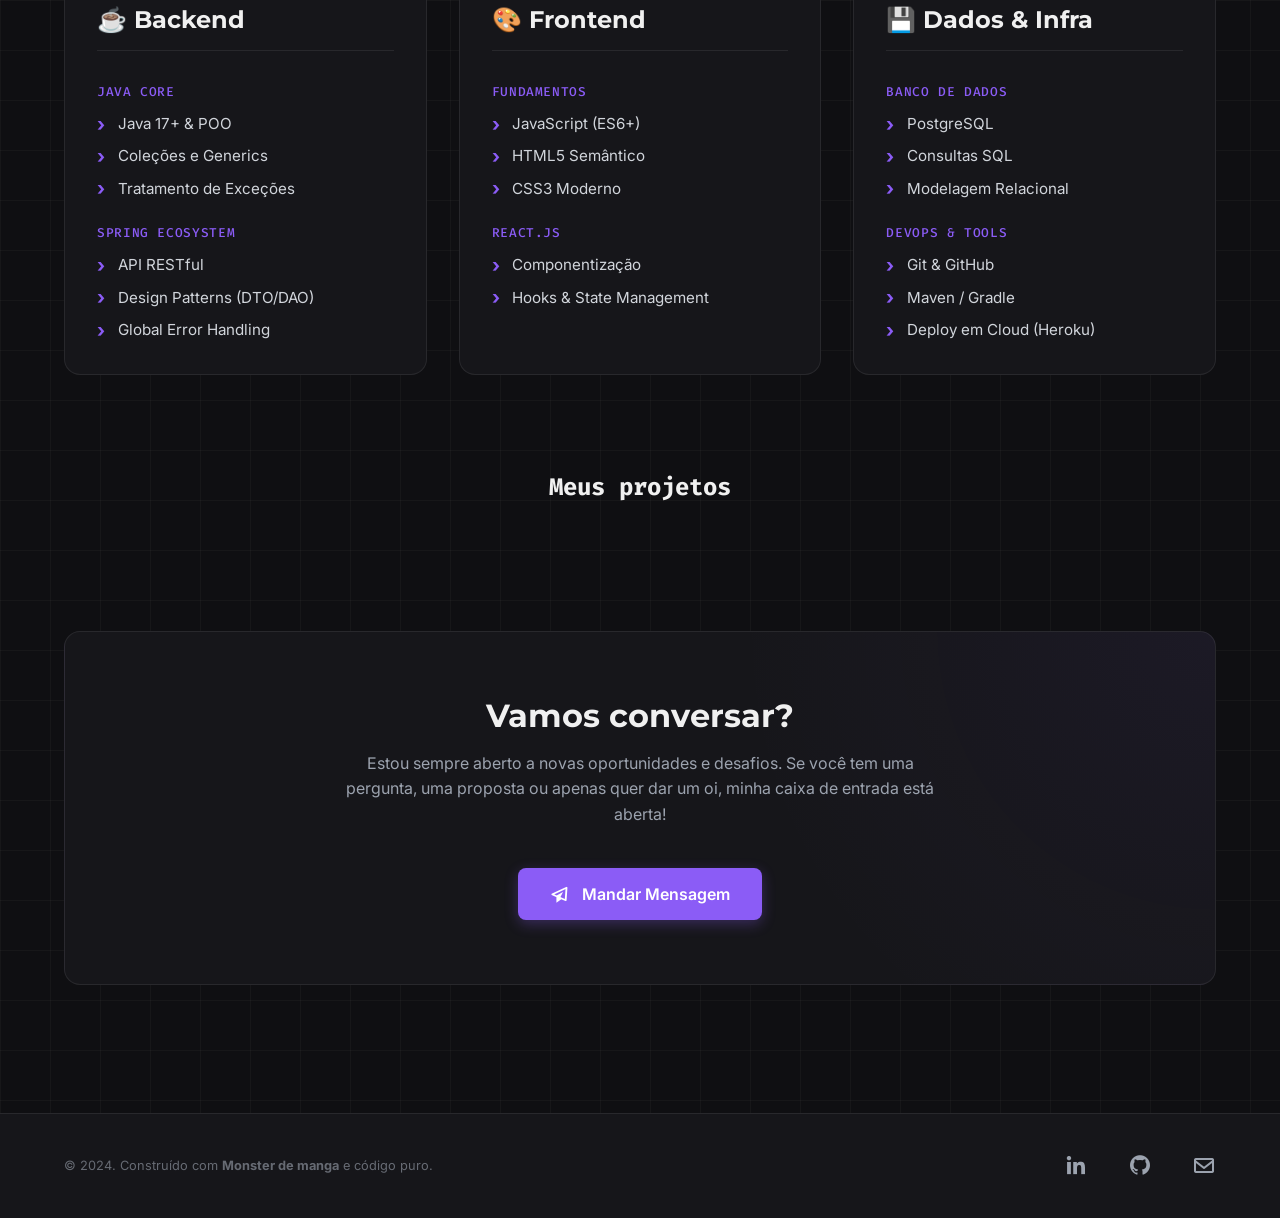
==== commit cd764008: "Fixing mobile download issues" ====
--- a/index.html
+++ b/index.html
@@ -86,7 +86,7 @@
 
                 <div class="hero-btns">
                     <a href="#projects" class="btn btn-primary">Ver Projetos</a>
-                    <a href="./CV_Julio_Medina_Fullstack_dev.pdf" download="CV_Julio_Medina_Fullstack_dev.pdf" class="btn btn-outline">Baixar CV</a>
+                    <a href="./CV_Julio_Medina_Fullstack_dev.pdf" download="CV_Julio_Medina_Fullstack_dev.pdf" class="btn btn-outline" id="cv-link">Baixar CV</a>
                 </div>
                 <!-- adicionei um container para a seta para controlar melhor o espaçamento em telas minusculas -->
                 <div class="scroll-arrow-container">
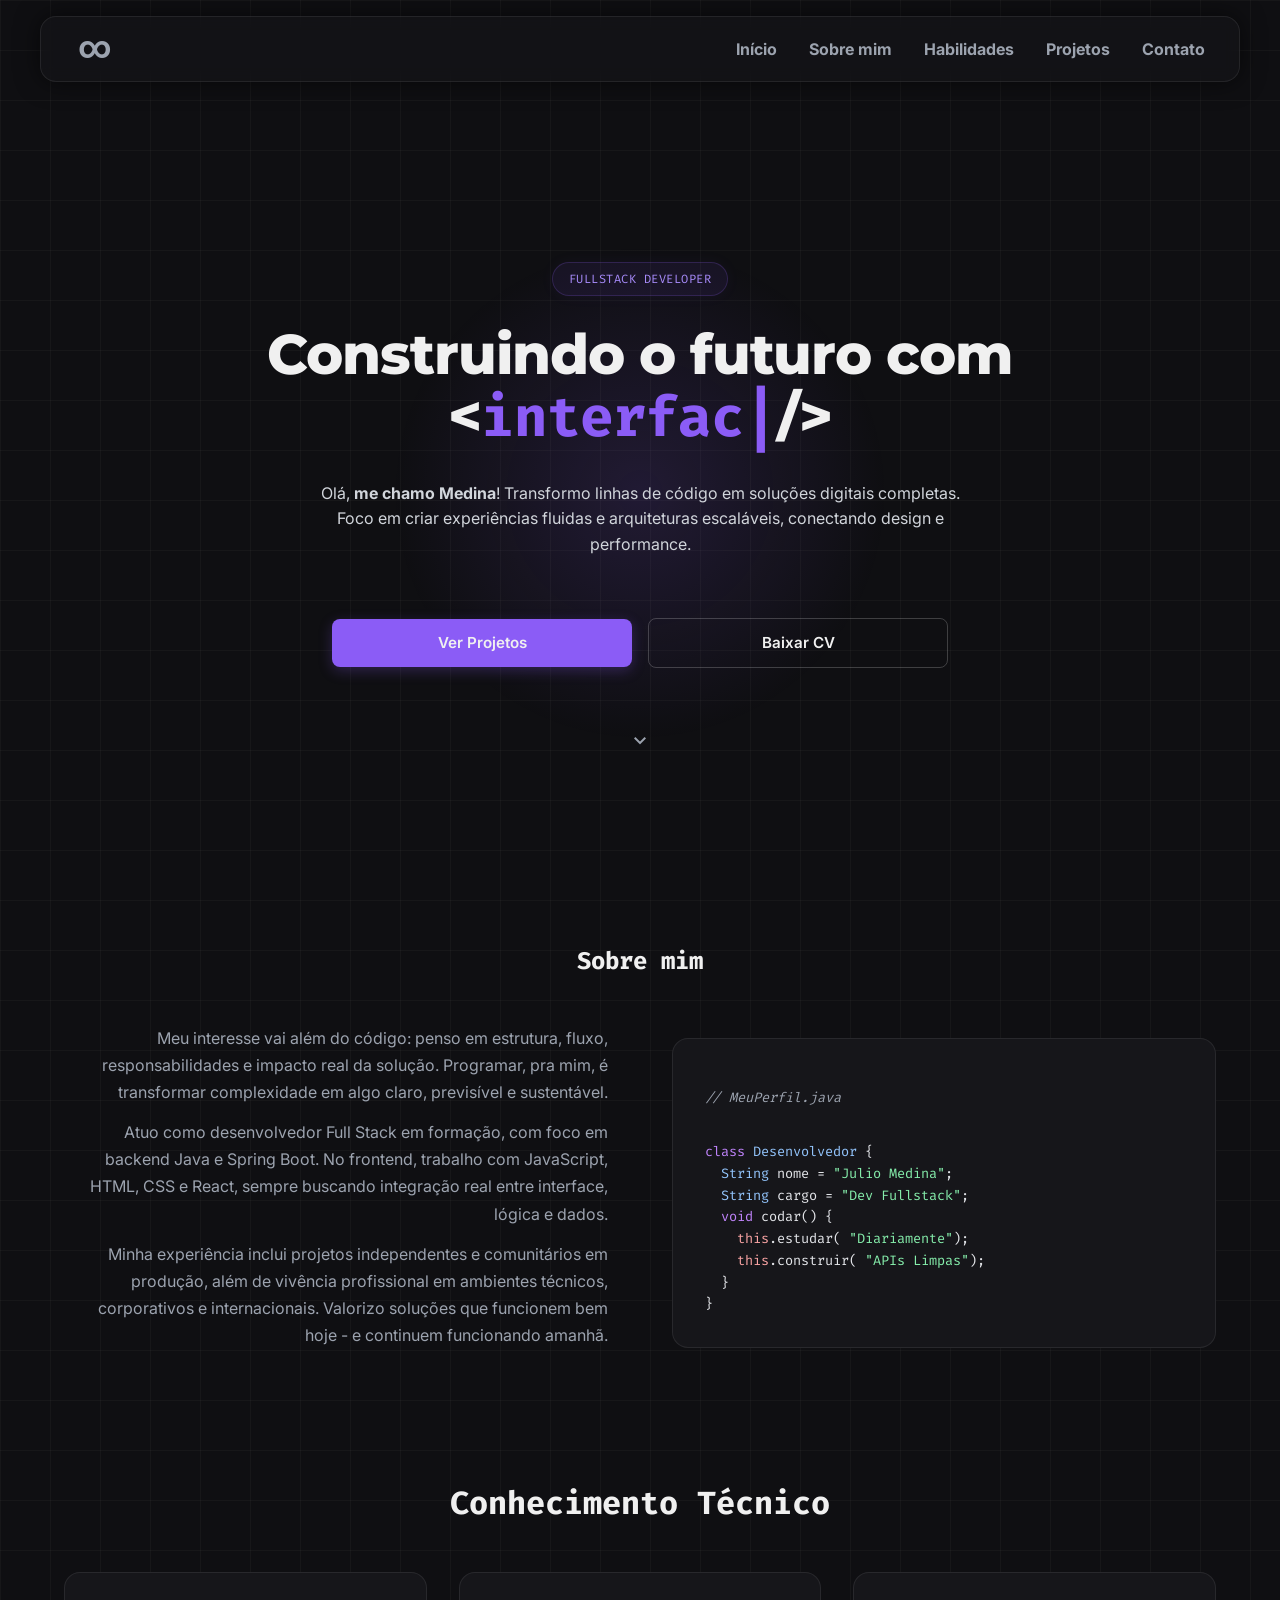
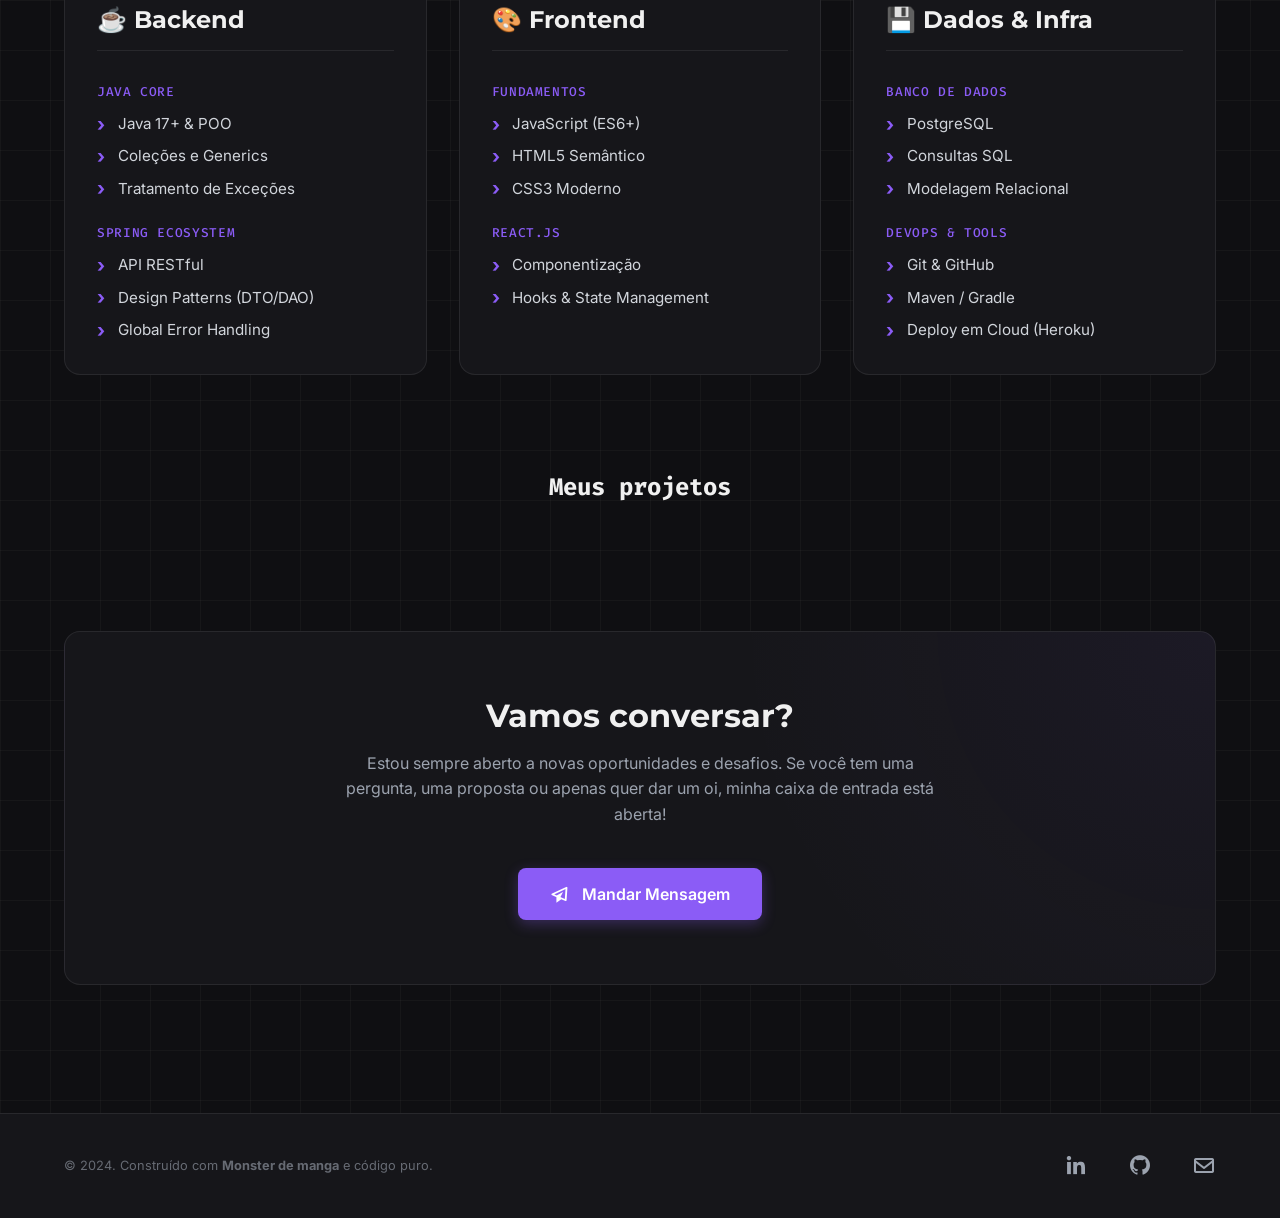
==== commit 8b6b579c: "Fixing e-mail issue" ====
--- a/index.html
+++ b/index.html
@@ -258,7 +258,7 @@
             <p class="contact-text">
                 Estou sempre aberto a novas oportunidades e desafios. Se você tem uma pergunta, uma proposta ou apenas quer dar um oi, minha caixa de entrada está aberta!
             </p>
-            <a href="mailto:email@exemplo.com" class="contact-btn">
+            <a href="mailto:developer.medina@outlook.com" class="contact-btn">
                 <i class='bx bx-paper-plane'></i>
                 Mandar Mensagem
             </a>
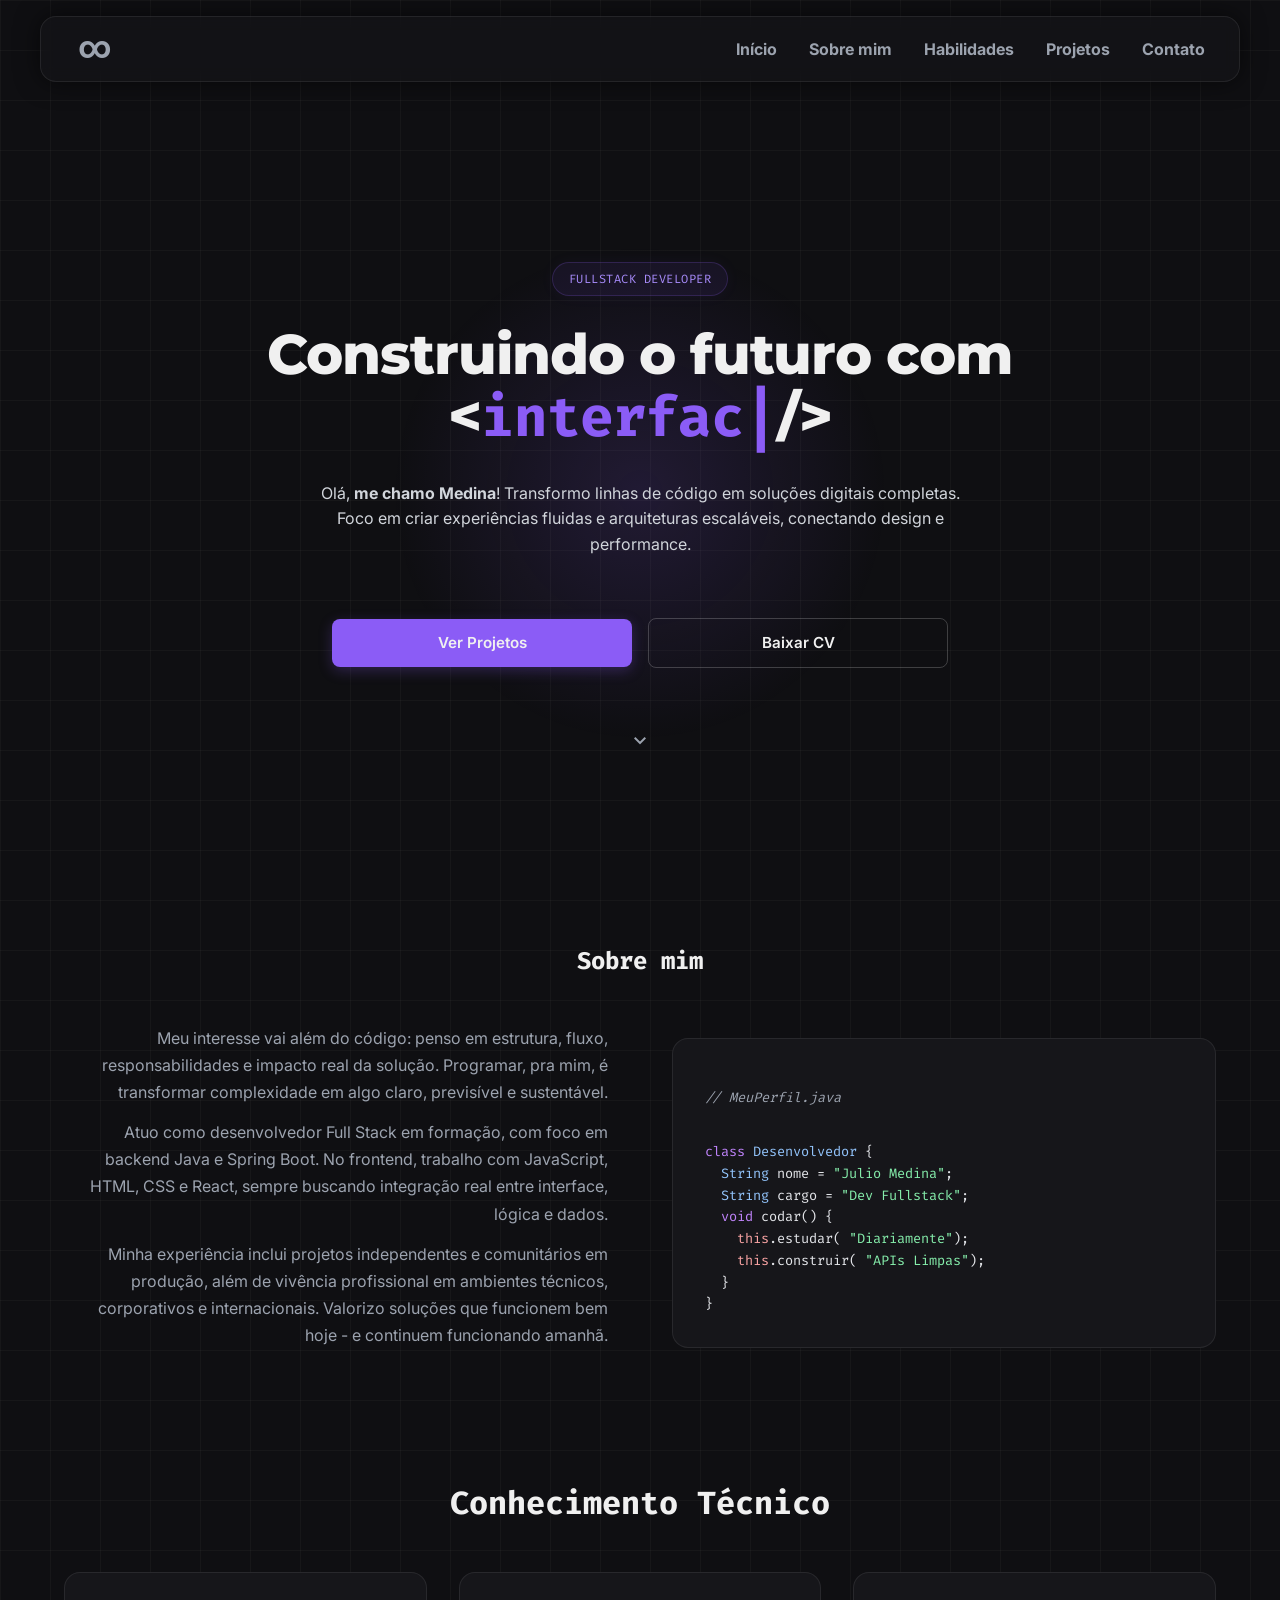
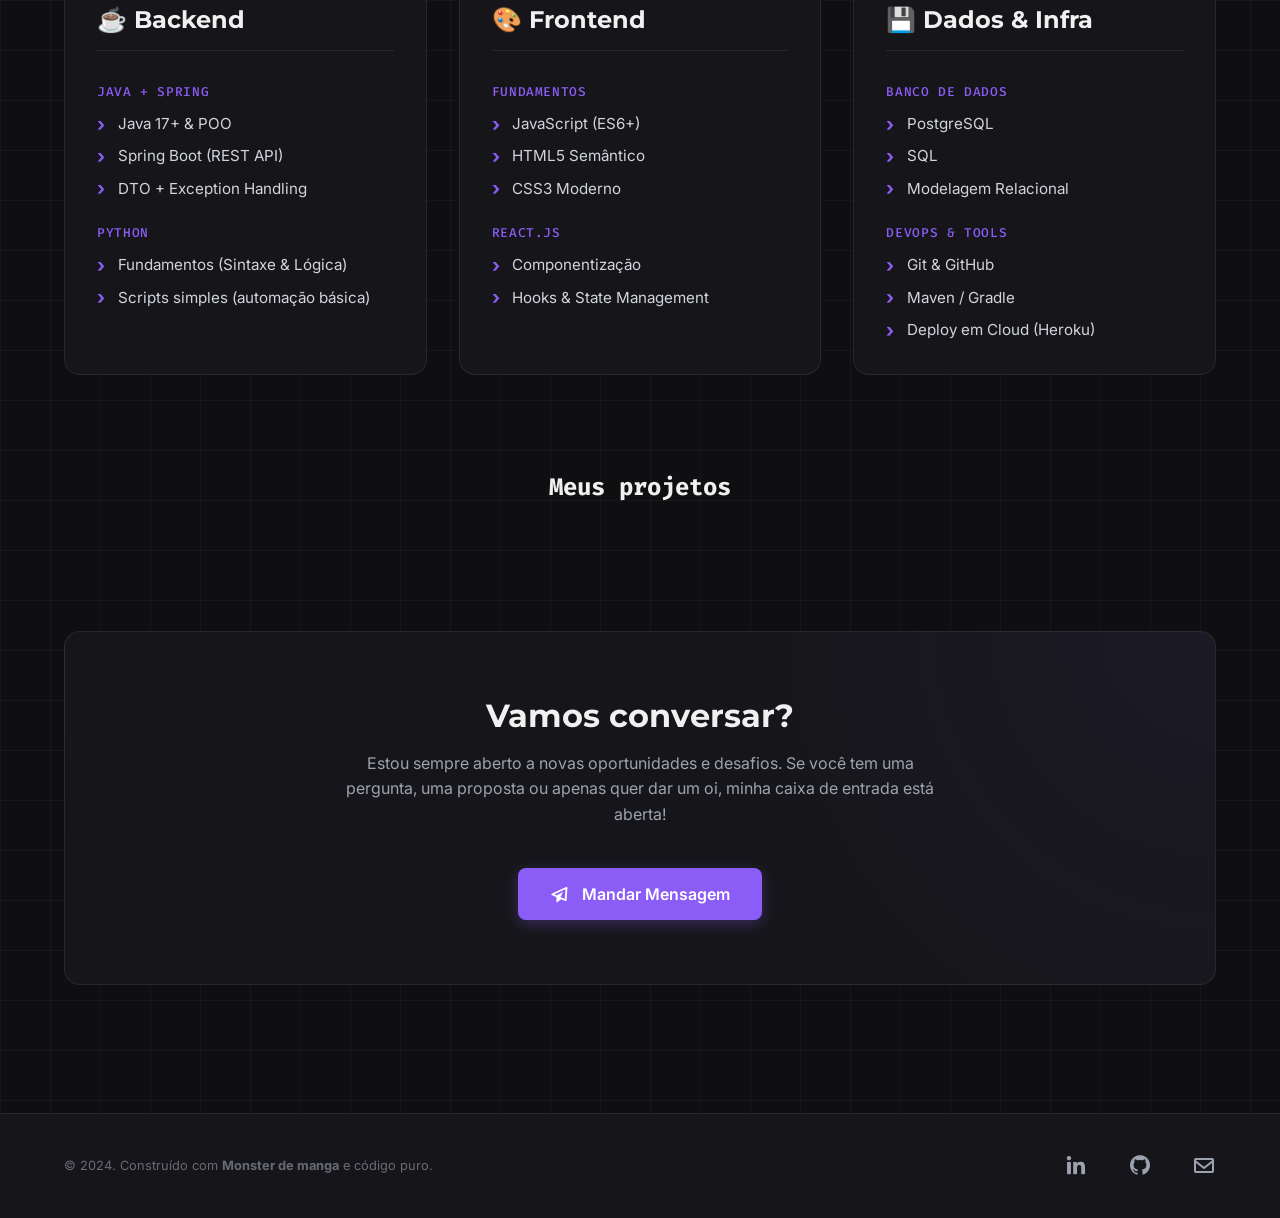
==== commit 17808123: "Including Python" ====
--- a/index.html
+++ b/index.html
@@ -160,20 +160,19 @@
                 
                 <div class="tech-body">
                     <div>
-                        <h4 class="tech-subtitle">Java Core</h4>
-                        <ul class="tech-list">
-                            <li class="tech-item">Java 17+ & POO</li>
-                            <li class="tech-item">Coleções e Generics</li>
-                            <li class="tech-item">Tratamento de Exceções</li>
-                        </ul>
-                    </div>
-
-                    <div>
-                        <h4 class="tech-subtitle">Spring Ecosystem</h4>
-                        <ul class="tech-list">
-                            <li class="tech-item">API RESTful</li>
-                            <li class="tech-item">Design Patterns (DTO/DAO)</li>
-                            <li class="tech-item">Global Error Handling</li>
+                        <h4 class="tech-subtitle">Java + Spring</h4>
+                        <ul class="tech-list">
+                        <li class="tech-item">Java 17+ & POO</li>
+                        <li class="tech-item">Spring Boot (REST API)</li>
+                        <li class="tech-item">DTO + Exception Handling</li>
+                        </ul>
+                    </div>
+
+                    <div>
+                        <h4 class="tech-subtitle">Python</h4>
+                        <ul class="tech-list">
+                            <li class="tech-item">Fundamentos (Sintaxe & Lógica)</li>
+                            <li class="tech-item">Scripts simples (automação básica)</li>
                         </ul>
                     </div>
                 </div>
@@ -216,7 +215,7 @@
                         <h4 class="tech-subtitle">Banco de Dados</h4>
                         <ul class="tech-list">
                             <li class="tech-item">PostgreSQL</li>
-                            <li class="tech-item">Consultas SQL</li>
+                            <li class="tech-item">SQL</li>
                             <li class="tech-item">Modelagem Relacional</li>
                         </ul>
                     </div>
